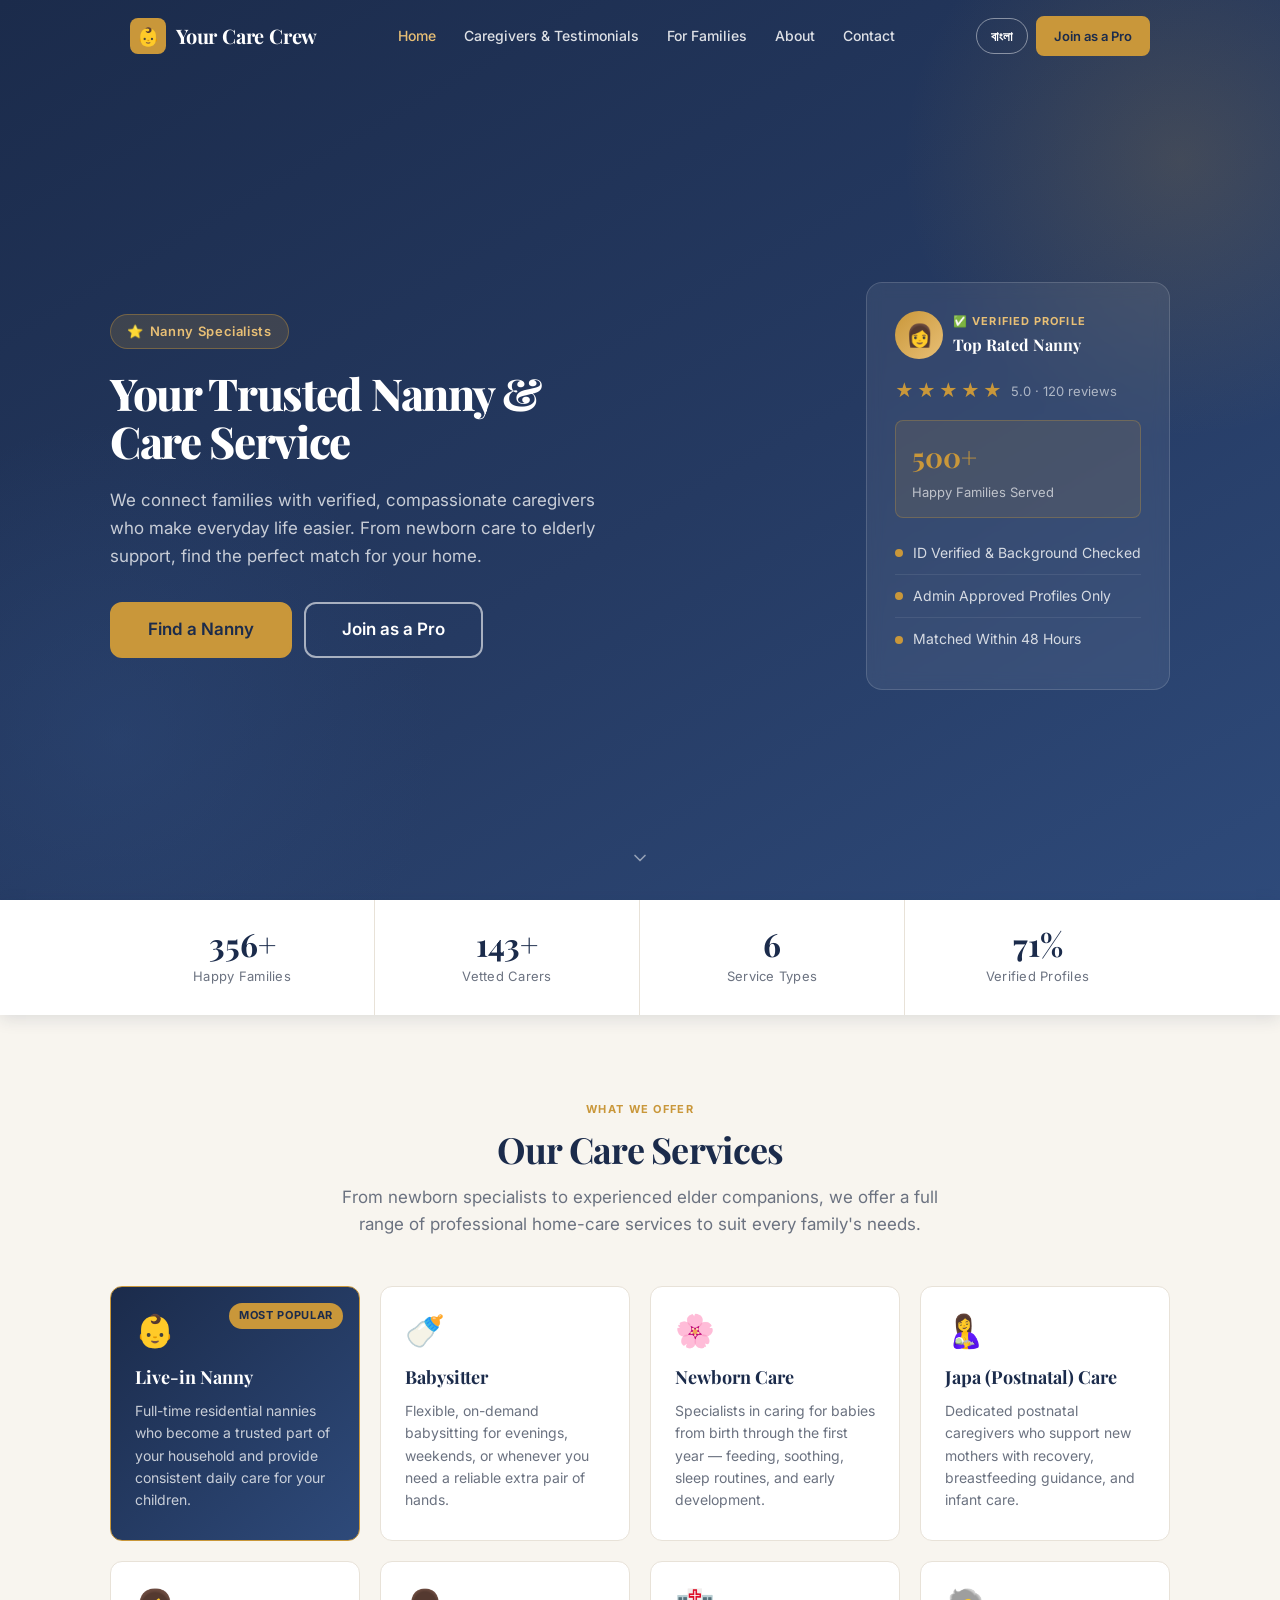
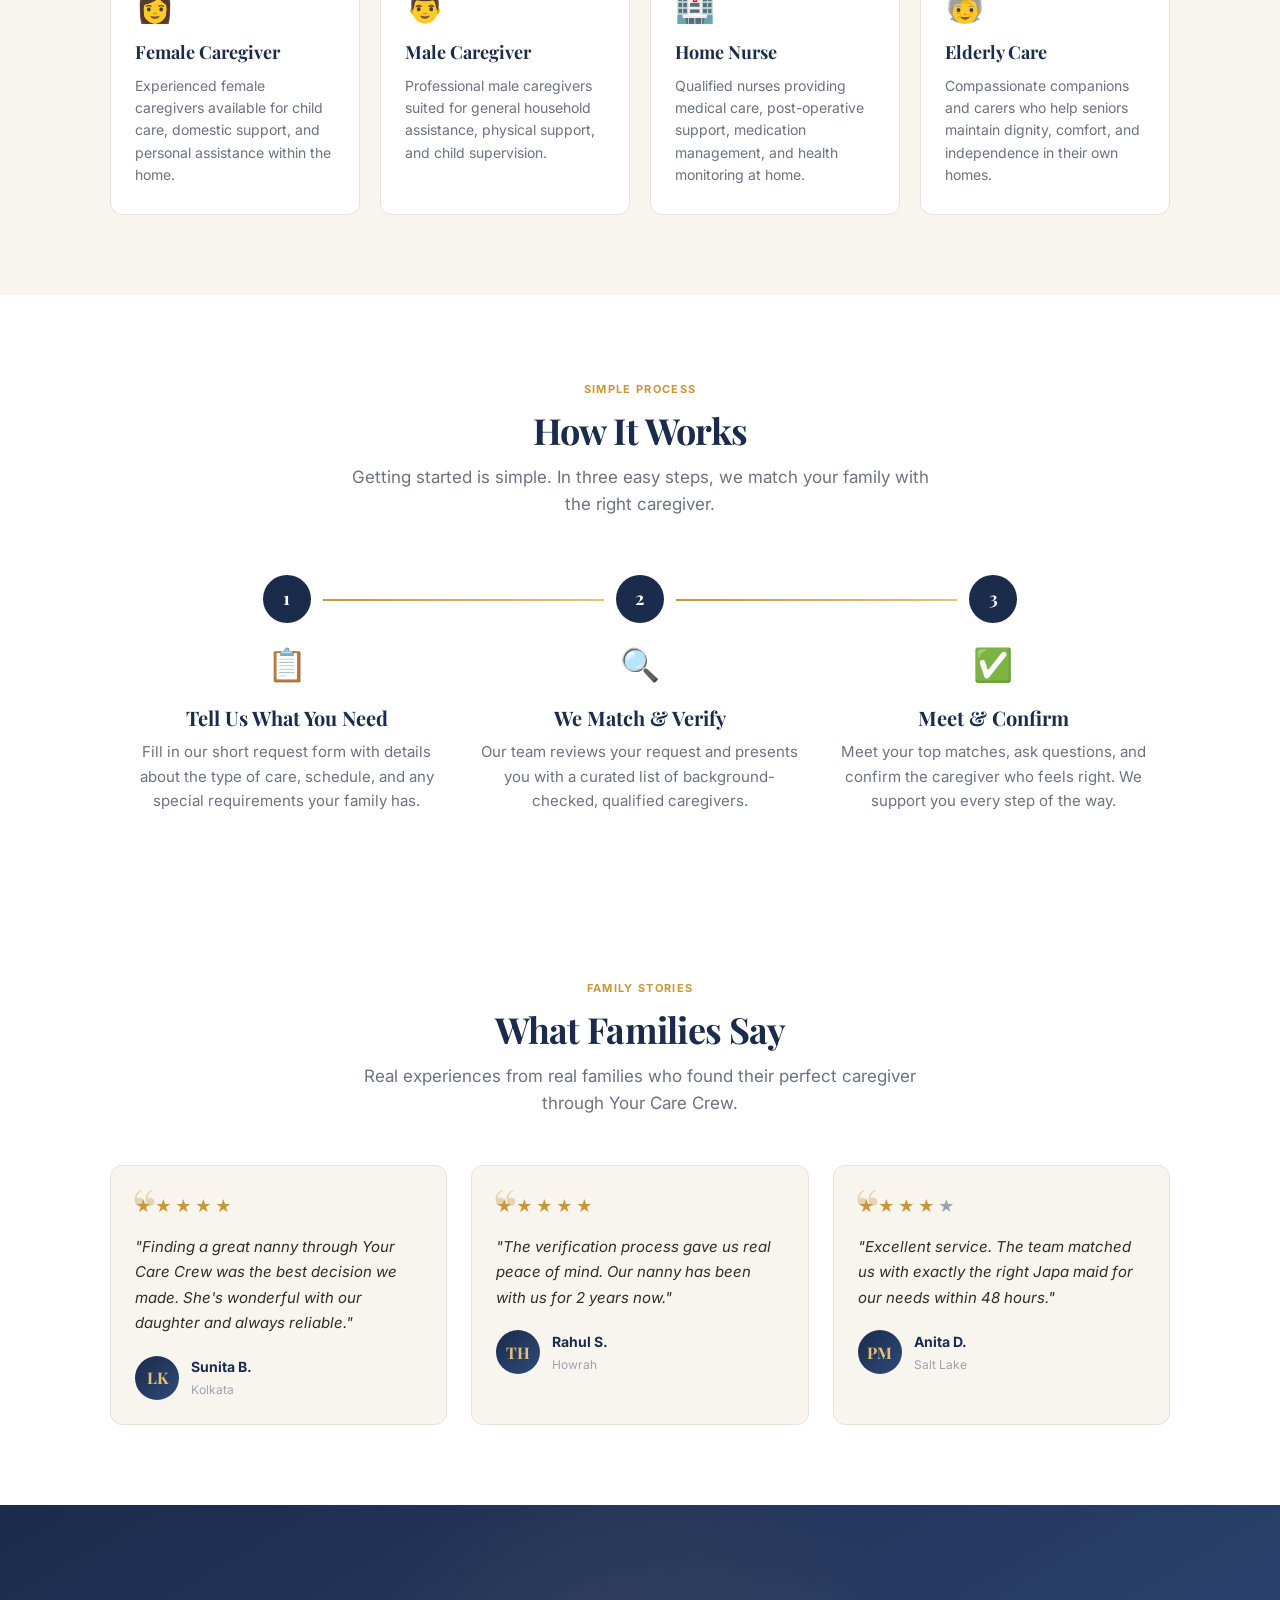
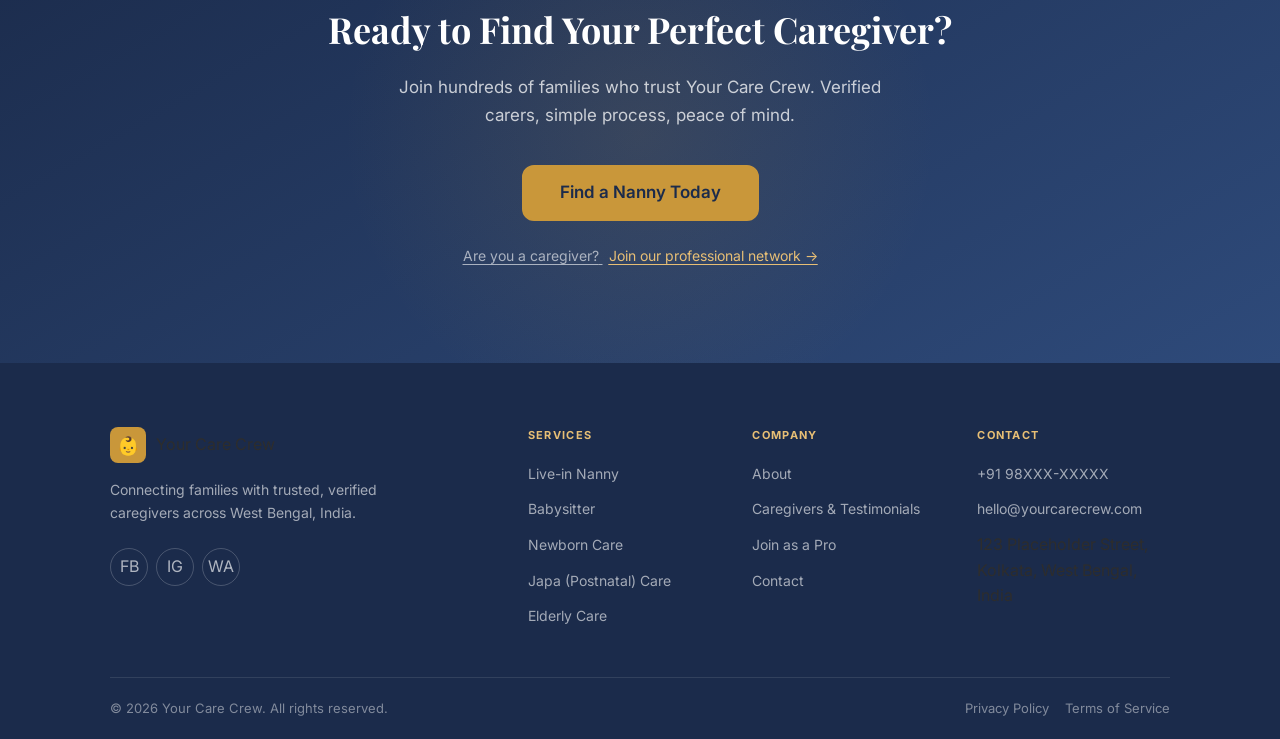
==== index.html @ 6e5496b7 "Initial commit: Your Care Crew website" ====
<!DOCTYPE html>
<html lang="en">
<head>
  <meta charset="UTF-8">
  <meta name="viewport" content="width=device-width, initial-scale=1.0">
  <title>Your Care Crew — Professional Nanny Placement &amp; Care Services</title>
  <meta name="description" content="Find trusted, verified nannies and care professionals for your family. Your Care Crew specializes in professional nanny placement, baby care, elder care and more.">

  <!-- Open Graph -->
  <meta property="og:title" content="Your Care Crew — Professional Nanny Placement &amp; Care Services">
  <meta property="og:description" content="Find trusted, verified nannies and care professionals for your family. Your Care Crew specializes in professional nanny placement, baby care, elder care and more.">
  <meta property="og:type" content="website">
  <meta property="og:url" content="https://www.yourcarecrew.com/">
  <meta property="og:image" content="https://www.yourcarecrew.com/images/og-home.jpg">

  <!-- Twitter Card -->
  <meta name="twitter:card" content="summary_large_image">
  <meta name="twitter:title" content="Your Care Crew — Professional Nanny Placement &amp; Care Services">
  <meta name="twitter:description" content="Find trusted, verified nannies and care professionals for your family.">
  <meta name="twitter:image" content="https://www.yourcarecrew.com/images/og-home.jpg">

  <link rel="canonical" href="https://www.yourcarecrew.com/">

  <!-- JSON-LD: LocalBusiness -->
  <script type="application/ld+json">
  {
    "@context": "https://schema.org",
    "@type": "LocalBusiness",
    "name": "Your Care Crew",
    "description": "Professional nanny placement and home care services connecting families with verified caregivers.",
    "url": "https://www.yourcarecrew.com",
    "telephone": "+919XXXXXXXXX",
    "address": {
      "@type": "PostalAddress",
      "streetAddress": "123 Placeholder Street",
      "addressLocality": "Kolkata",
      "addressRegion": "West Bengal",
      "addressCountry": "IN"
    },
    "serviceType": [
      "Live-in Nanny",
      "Babysitter",
      "Newborn Care",
      "Japa Postnatal Care",
      "Female Caregiver",
      "Male Caregiver",
      "Home Nurse",
      "Elderly Care"
    ]
  }
  </script>

  <!-- Fonts -->
  <link rel="preconnect" href="https://fonts.googleapis.com">
  <link rel="preconnect" href="https://fonts.gstatic.com" crossorigin>
  <link href="https://fonts.googleapis.com/css2?family=Playfair+Display:wght@600;700&family=Inter:wght@300;400;500;600&family=Hind+Siliguri:wght@400;500;600&display=swap" rel="stylesheet">
  <link rel="stylesheet" href="css/style.css">
</head>
<body>

  <!-- ============================================================
       HEADER & NAV
  ============================================================ -->
  <header class="site-header" id="site-header">
    <div class="container">
      <nav class="nav-container">
        <a href="index.html" class="nav-logo">
          <div class="nav-logo-icon">👶</div>
          <span class="nav-logo-text" data-i18n="brand_name">Your Care Crew</span>
        </a>
        <ul class="nav-links" id="nav-links">
          <li><a href="index.html" data-i18n="nav_home">Home</a></li>
          <li><a href="portfolio.html" data-i18n="nav_portfolio">Portfolio</a></li>
          <li><a href="for-clients.html" data-i18n="nav_clients">For Clients</a></li>
          <li><a href="about.html" data-i18n="nav_about">About Us</a></li>
          <li><a href="contact.html" data-i18n="nav_contact">Contact</a></li>
        </ul>
        <div class="nav-actions">
          <button class="lang-toggle" id="lang-toggle" aria-label="Switch language">
            <span class="lang-toggle-text">বাংলা</span>
          </button>
          <a href="join.html" class="btn btn-primary btn-sm" data-i18n="nav_join">Join as a Pro</a>
          <button class="nav-hamburger" id="nav-hamburger" aria-label="Toggle navigation menu" aria-expanded="false">
            <span></span><span></span><span></span>
          </button>
        </div>
      </nav>
    </div>
  </header>

  <div class="mobile-nav" id="mobile-nav" role="navigation" aria-label="Mobile navigation">
    <a href="index.html" data-i18n="nav_home">Home</a>
    <a href="portfolio.html" data-i18n="nav_portfolio">Portfolio</a>
    <a href="for-clients.html" data-i18n="nav_clients">For Clients</a>
    <a href="about.html" data-i18n="nav_about">About Us</a>
    <a href="contact.html" data-i18n="nav_contact">Contact</a>
    <a href="join.html" class="btn btn-primary" data-i18n="nav_join">Join as a Pro</a>
    <div class="lang-section">
      <button class="lang-toggle" id="lang-toggle-mobile" aria-label="Switch language">
        <span class="lang-toggle-text">বাংলা</span> | English
      </button>
    </div>
  </div>

  <!-- ============================================================
       HERO
  ============================================================ -->
  <section class="hero">
    <div class="container">
      <div class="hero-content fade-in">
        <div class="hero-tag">
          <span aria-hidden="true">⭐</span>
          <span data-i18n="hero_tag">Nanny Specialists</span>
        </div>
        <h1 data-i18n="hero_heading">Your Trusted <span style="color: var(--gold);">Nanny &amp; Care</span> Service</h1>
        <p class="hero-sub" data-i18n="hero_sub">We connect families with verified, compassionate caregivers who make everyday life easier. From newborn care to elderly support, find the perfect match for your home.</p>
        <div class="hero-actions">
          <a href="for-clients.html" class="btn btn-primary btn-lg" data-i18n="hero_cta_primary">Find a Nanny</a>
          <a href="join.html" class="btn btn-outline btn-lg" data-i18n="hero_cta_secondary">Join as a Pro</a>
        </div>
      </div>

      <div class="hero-visual fade-in delay-2">
        <div class="hero-card">
          <div style="display:flex;align-items:center;gap:10px;margin-bottom:18px;">
            <div style="width:48px;height:48px;border-radius:50%;background:linear-gradient(135deg,#C9973A,#E8BF75);display:flex;align-items:center;justify-content:center;font-size:22px;flex-shrink:0;">👩</div>
            <div>
              <div style="font-size:11px;font-weight:700;letter-spacing:0.1em;text-transform:uppercase;color:var(--gold-light);margin-bottom:2px;" data-i18n="hero_verified_badge">✅ Verified Profile</div>
              <div style="font-family:var(--font-display);font-size:16px;font-weight:700;color:var(--white);" data-i18n="hero_top_rated">Top Rated Nanny</div>
            </div>
          </div>
          <div style="display:flex;gap:3px;margin-bottom:14px;">
            <span style="color:var(--gold);font-size:18px;">★</span>
            <span style="color:var(--gold);font-size:18px;">★</span>
            <span style="color:var(--gold);font-size:18px;">★</span>
            <span style="color:var(--gold);font-size:18px;">★</span>
            <span style="color:var(--gold);font-size:18px;">★</span>
            <span style="font-size:13px;color:rgba(255,255,255,0.6);margin-left:6px;align-self:center;">5.0 · 120 reviews</span>
          </div>
          <div style="background:rgba(201,151,58,0.12);border:1px solid rgba(201,151,58,0.3);border-radius:8px;padding:14px 16px;margin-bottom:14px;">
            <div style="font-size:28px;font-family:var(--font-display);font-weight:700;color:var(--gold);">500+</div>
            <div style="font-size:13px;color:rgba(255,255,255,0.65);margin-top:2px;" data-i18n="hero_families_served">Happy Families Served</div>
          </div>
          <ul class="hero-card-list">
            <li data-i18n="hero_li1">ID Verified &amp; Background Checked</li>
            <li data-i18n="hero_li2">Admin Approved Profiles Only</li>
            <li data-i18n="hero_li3">Matched Within 48 Hours</li>
          </ul>
        </div>
      </div>
    </div>

    <div class="hero-scroll" aria-hidden="true">
      <svg viewBox="0 0 24 24" fill="none" stroke="currentColor" stroke-width="2" stroke-linecap="round" stroke-linejoin="round">
        <polyline points="6 9 12 15 18 9"></polyline>
      </svg>
    </div>
  </section>

  <!-- ============================================================
       STATS BAR
  ============================================================ -->
  <div class="stats-bar">
    <div class="container">
      <div class="stats-grid">
        <div class="stat-item">
          <div class="stat-number" data-count="500" data-suffix="+">500+</div>
          <div class="stat-label" data-i18n="stat_families">Families Served</div>
        </div>
        <div class="stat-item">
          <div class="stat-number" data-count="200" data-suffix="+">200+</div>
          <div class="stat-label" data-i18n="stat_nannies">Verified Nannies</div>
        </div>
        <div class="stat-item">
          <div class="stat-number" data-count="8">8</div>
          <div class="stat-label" data-i18n="stat_services">Services</div>
        </div>
        <div class="stat-item">
          <div class="stat-number" data-count="100" data-suffix="%">100%</div>
          <div class="stat-label" data-i18n="stat_verified">ID Verified</div>
        </div>
      </div>
    </div>
  </div>

  <!-- ============================================================
       SERVICES SECTION
  ============================================================ -->
  <section class="services-section section">
    <div class="container">
      <div class="text-center" style="max-width:640px;margin-inline:auto;">
        <div class="section-label" data-i18n="label_what_we_offer">What We Offer</div>
        <h2 class="section-title" data-i18n="services_title">Our Care Services</h2>
        <p class="section-sub" data-i18n="services_sub">From newborn specialists to experienced elder companions, we offer a full range of professional home-care services to suit every family's needs.</p>
      </div>

      <div class="services-grid">

        <!-- 1. Nanny (featured) -->
        <div class="service-card featured fade-in delay-1">
          <span class="service-badge-popular" data-i18n="service_popular">Most Popular</span>
          <span class="service-icon" aria-hidden="true">👶</span>
          <h3 class="service-name" data-i18n="svc_nanny">Live-in Nanny</h3>
          <p class="service-desc" data-i18n="svc_nanny_desc">Full-time residential nannies who become a trusted part of your household and provide consistent daily care for your children.</p>
        </div>

        <!-- 2. Babysitter -->
        <div class="service-card fade-in delay-2">
          <span class="service-icon" aria-hidden="true">🍼</span>
          <h3 class="service-name" data-i18n="svc_babysitter">Babysitter</h3>
          <p class="service-desc" data-i18n="svc_babysitter_desc">Flexible, on-demand babysitting for evenings, weekends, or whenever you need a reliable extra pair of hands.</p>
        </div>

        <!-- 3. Baby Care -->
        <div class="service-card fade-in delay-3">
          <span class="service-icon" aria-hidden="true">🌸</span>
          <h3 class="service-name" data-i18n="svc_babycare">Newborn Care</h3>
          <p class="service-desc" data-i18n="svc_babycare_desc">Specialists in caring for babies from birth through the first year — feeding, soothing, sleep routines, and early development.</p>
        </div>

        <!-- 4. Japa Maid -->
        <div class="service-card fade-in delay-4">
          <span class="service-icon" aria-hidden="true">🤱</span>
          <h3 class="service-name" data-i18n="svc_japa">Japa (Postnatal) Care</h3>
          <p class="service-desc" data-i18n="svc_japa_desc">Dedicated postnatal caregivers who support new mothers with recovery, breastfeeding guidance, and infant care.</p>
        </div>

        <!-- 5. Female Attendant -->
        <div class="service-card fade-in delay-1">
          <span class="service-icon" aria-hidden="true">👩</span>
          <h3 class="service-name" data-i18n="svc_female">Female Caregiver</h3>
          <p class="service-desc" data-i18n="svc_female_desc">Experienced female caregivers available for child care, domestic support, and personal assistance within the home.</p>
        </div>

        <!-- 6. Male Attendant -->
        <div class="service-card fade-in delay-2">
          <span class="service-icon" aria-hidden="true">👨</span>
          <h3 class="service-name" data-i18n="svc_male">Male Caregiver</h3>
          <p class="service-desc" data-i18n="svc_male_desc">Professional male caregivers suited for general household assistance, physical support, and child supervision.</p>
        </div>

        <!-- 7. Nurse -->
        <div class="service-card fade-in delay-3">
          <span class="service-icon" aria-hidden="true">🏥</span>
          <h3 class="service-name" data-i18n="svc_nurse">Home Nurse</h3>
          <p class="service-desc" data-i18n="svc_nurse_desc">Qualified nurses providing medical care, post-operative support, medication management, and health monitoring at home.</p>
        </div>

        <!-- 8. Elder Care -->
        <div class="service-card fade-in delay-4">
          <span class="service-icon" aria-hidden="true">🧓</span>
          <h3 class="service-name" data-i18n="svc_elder">Elderly Care</h3>
          <p class="service-desc" data-i18n="svc_elder_desc">Compassionate companions and carers who help seniors maintain dignity, comfort, and independence in their own homes.</p>
        </div>

      </div>
    </div>
  </section>

  <!-- ============================================================
       HOW IT WORKS
  ============================================================ -->
  <section class="hiw-section section">
    <div class="container">
      <div class="text-center" style="max-width:600px;margin-inline:auto;">
        <div class="section-label" data-i18n="label_simple_process">Simple Process</div>
        <h2 class="section-title" data-i18n="hiw_title">How It Works</h2>
        <p class="section-sub" data-i18n="hiw_sub">Getting started is simple. In three easy steps, we match your family with the right caregiver.</p>
      </div>

      <div class="hiw-steps">

        <div class="hiw-step fade-in delay-1">
          <div class="step-num">1</div>
          <div>
            <div style="font-size:32px;margin-bottom:12px;" aria-hidden="true">📋</div>
            <h3 class="step-title" data-i18n="hiw_step1_title">Tell Us What You Need</h3>
            <p class="step-desc" data-i18n="hiw_step1_desc">Fill in our short request form with details about the type of care, schedule, and any special requirements your family has.</p>
          </div>
        </div>

        <div class="hiw-step fade-in delay-2">
          <div class="step-num">2</div>
          <div>
            <div style="font-size:32px;margin-bottom:12px;" aria-hidden="true">🔍</div>
            <h3 class="step-title" data-i18n="hiw_step2_title">We Match &amp; Verify</h3>
            <p class="step-desc" data-i18n="hiw_step2_desc">Our team reviews your request and presents you with a curated list of background-checked, qualified caregivers.</p>
          </div>
        </div>

        <div class="hiw-step fade-in delay-3">
          <div class="step-num">3</div>
          <div>
            <div style="font-size:32px;margin-bottom:12px;" aria-hidden="true">✅</div>
            <h3 class="step-title" data-i18n="hiw_step3_title">Meet &amp; Confirm</h3>
            <p class="step-desc" data-i18n="hiw_step3_desc">Meet your top matches, ask questions, and confirm the caregiver who feels right. We support you every step of the way.</p>
          </div>
        </div>

      </div>
    </div>
  </section>

  <!-- ============================================================
       TESTIMONIALS
  ============================================================ -->
  <section class="testimonials-section section">
    <div class="container">
      <div class="text-center" style="max-width:600px;margin-inline:auto;">
        <div class="section-label" data-i18n="label_family_stories">Family Stories</div>
        <h2 class="section-title" data-i18n="testimonials_title">What Families Say</h2>
        <p class="section-sub" data-i18n="testimonials_sub">Real experiences from real families who found their perfect caregiver through Your Care Crew.</p>
      </div>

      <div class="testimonials-grid">

        <div class="testimonial-card fade-in delay-1">
          <div class="testimonial-stars" aria-label="5 stars">
            <span class="star" aria-hidden="true">★</span>
            <span class="star" aria-hidden="true">★</span>
            <span class="star" aria-hidden="true">★</span>
            <span class="star" aria-hidden="true">★</span>
            <span class="star" aria-hidden="true">★</span>
          </div>
          <p class="testimonial-text" data-i18n="test_home1">"Finding a great nanny through Your Care Crew was the best decision we made. She's wonderful with our daughter and always reliable."</p>
          <div class="testimonial-author">
            <div class="author-avatar" aria-hidden="true">LK</div>
            <div>
              <div class="author-name" data-i18n="test_home1_author">Sunita B.</div>
              <div class="author-location" data-i18n="test_home1_location">Kolkata</div>
            </div>
          </div>
        </div>

        <div class="testimonial-card fade-in delay-2">
          <div class="testimonial-stars" aria-label="5 stars">
            <span class="star" aria-hidden="true">★</span>
            <span class="star" aria-hidden="true">★</span>
            <span class="star" aria-hidden="true">★</span>
            <span class="star" aria-hidden="true">★</span>
            <span class="star" aria-hidden="true">★</span>
          </div>
          <p class="testimonial-text" data-i18n="test_home2">"The verification process gave us real peace of mind. Our nanny has been with us for 2 years now."</p>
          <div class="testimonial-author">
            <div class="author-avatar" aria-hidden="true">TH</div>
            <div>
              <div class="author-name" data-i18n="test_home2_author">Rahul S.</div>
              <div class="author-location" data-i18n="test_home2_location">Howrah</div>
            </div>
          </div>
        </div>

        <div class="testimonial-card fade-in delay-3">
          <div class="testimonial-stars" aria-label="4 stars">
            <span class="star" aria-hidden="true">★</span>
            <span class="star" aria-hidden="true">★</span>
            <span class="star" aria-hidden="true">★</span>
            <span class="star" aria-hidden="true">★</span>
            <span style="color:var(--grey-light);font-size:16px;" aria-hidden="true">★</span>
          </div>
          <p class="testimonial-text" data-i18n="test_home3">"Excellent service. The team matched us with exactly the right Japa maid for our needs within 48 hours."</p>
          <div class="testimonial-author">
            <div class="author-avatar" aria-hidden="true">PM</div>
            <div>
              <div class="author-name" data-i18n="test_home3_author">Anita D.</div>
              <div class="author-location" data-i18n="test_home3_location">Salt Lake</div>
            </div>
          </div>
        </div>

      </div>
    </div>
  </section>

  <!-- ============================================================
       CTA SECTION
  ============================================================ -->
  <section class="cta-section">
    <div class="container">
      <h2 data-i18n="cta_title">Ready to Find Your Perfect Caregiver?</h2>
      <p data-i18n="cta_sub">Join hundreds of families who trust Your Care Crew. Verified carers, simple process, peace of mind.</p>
      <div class="cta-buttons">
        <a href="for-clients.html" class="btn btn-primary btn-lg" data-i18n="cta_btn">Find a Nanny Today</a>
      </div>
      <div class="cta-secondary-link">
        <span data-i18n="cta_join">Are you a care professional?</span>
        <a href="join.html" data-i18n="cta_join_link" style="color:var(--gold-light);text-decoration:underline;text-underline-offset:3px;margin-left:6px;">Join our team →</a>
      </div>
    </div>
  </section>

  <!-- ============================================================
       STICKY CTA (mobile only)
  ============================================================ -->
  <div class="sticky-cta" aria-hidden="true">
    <a href="for-clients.html" class="btn btn-primary" data-i18n="hero_cta_primary">Find a Nanny</a>
  </div>

  <!-- ============================================================
       FOOTER
  ============================================================ -->
  <footer class="site-footer">
    <div class="container">
      <div class="footer-grid">
        <div class="footer-brand">
          <a href="index.html" class="footer-logo">
            <div class="footer-logo-icon">👶</div>
            <span data-i18n="brand_name">Your Care Crew</span>
          </a>
          <p class="footer-tagline" data-i18n="footer_tagline">Your trusted nanny &amp; care service, connecting families with verified professionals.</p>
          <div class="footer-social">
            <a href="#" class="social-link" aria-label="Facebook">FB</a>
            <a href="#" class="social-link" aria-label="Instagram">IG</a>
            <a href="#" class="social-link" aria-label="WhatsApp">WA</a>
          </div>
        </div>
        <div class="footer-col">
          <h4 data-i18n="footer_services_title">Services</h4>
          <ul>
            <li><a href="for-clients.html" data-i18n="svc_nanny">Nanny Service</a></li>
            <li><a href="for-clients.html" data-i18n="svc_babysitter">Baby Sitter Service</a></li>
            <li><a href="for-clients.html" data-i18n="svc_babycare">Baby Care</a></li>
            <li><a href="for-clients.html" data-i18n="svc_japa">Japa Maid</a></li>
            <li><a href="for-clients.html" data-i18n="svc_elder">Elder Care</a></li>
          </ul>
        </div>
        <div class="footer-col">
          <h4 data-i18n="footer_company_title">Company</h4>
          <ul>
            <li><a href="about.html" data-i18n="nav_about">About Us</a></li>
            <li><a href="portfolio.html" data-i18n="nav_portfolio">Portfolio</a></li>
            <li><a href="join.html" data-i18n="nav_join">Join as a Pro</a></li>
            <li><a href="contact.html" data-i18n="nav_contact">Contact</a></li>
          </ul>
        </div>
        <div class="footer-col">
          <h4 data-i18n="footer_contact_title">Contact Us</h4>
          <ul>
            <li><a href="tel:+919XXXXXXXXX" data-i18n="contact_phone">+91 98XXX-XXXXX</a></li>
            <li><a href="mailto:hello@yourcarecrew.com" data-i18n="contact_email">hello@yourcarecrew.com</a></li>
            <li><span data-i18n="contact_address">123 Placeholder Street, Kolkata, West Bengal</span></li>
          </ul>
        </div>
      </div>
      <div class="footer-bottom">
        <p class="footer-copyright" data-i18n="footer_copyright">© 2026 Your Care Crew. All rights reserved.</p>
        <div class="footer-legal">
          <a href="#" data-i18n="footer_privacy">Privacy Policy</a>
          <a href="#" data-i18n="footer_terms">Terms of Service</a>
        </div>
      </div>
    </div>
  </footer>

  <script src="js/translations.js"></script>
  <script src="js/main.js"></script>
</body>
</html>
---- css/style.css ----
/* ============================================================
   Your Care Crew — Mobile-First Stylesheet
   ============================================================ */

/* ============================================================
   1. CSS RESET & CUSTOM PROPERTIES
   ============================================================ */

*, *::before, *::after {
  box-sizing: border-box;
  margin: 0;
  padding: 0;
}

:root {
  /* Brand colours */
  --navy:        #1B2B4B;
  --navy-mid:    #253A62;
  --navy-light:  #2E4A7A;
  --gold:        #C9973A;
  --gold-light:  #E8BF75;
  --gold-pale:   #FDF8EE;
  --cream:       #F8F5EF;
  --white:       #FFFFFF;
  --charcoal:    #2D2D2D;
  --grey:        #6B7280;
  --grey-light:  #9CA3AF;
  --border:      #E8E2D8;
  --green:       #2E7D5E;
  --green-bg:    #EAF4F0;

  /* Typography */
  --font-display: 'Playfair Display', Georgia, serif;
  --font-body:    'Inter', system-ui, sans-serif;
  --font-bengali: 'Hind Siliguri', sans-serif;

  /* Layout */
  --nav-height: 72px;
  --container:  1100px;

  /* Radii */
  --radius-sm: 8px;
  --radius-md: 12px;
  --radius-lg: 16px;

  /* Shadows  (r g b / a) */
  --shadow-sm: 0 2px 8px  rgba(27, 43, 75, 0.08);
  --shadow-md: 0 4px 16px rgba(27, 43, 75, 0.12);
  --shadow-lg: 0 8px 32px rgba(27, 43, 75, 0.16);

  /* Misc */
  --transition: 0.25s ease;
}

html {
  scroll-behavior: smooth;
  -webkit-text-size-adjust: 100%;
}

body {
  font-family: var(--font-body);
  font-size: 16px;
  line-height: 1.6;
  color: var(--charcoal);
  background-color: var(--white);
  -webkit-font-smoothing: antialiased;
  -moz-osx-font-smoothing: grayscale;
}

img, video {
  display: block;
  max-width: 100%;
}

a {
  color: inherit;
  text-decoration: none;
}

ul, ol {
  list-style: none;
}

button {
  cursor: pointer;
  font-family: inherit;
  border: none;
  background: none;
}

input, textarea, select {
  font-family: inherit;
}

/* ============================================================
   2. BENGALI FONT MODE
   ============================================================ */

.lang-bn,
.lang-bn *,
.lang-bn h1,
.lang-bn h2,
.lang-bn h3,
.lang-bn h4,
.lang-bn h5,
.lang-bn h6,
.lang-bn p,
.lang-bn span,
.lang-bn a,
.lang-bn button,
.lang-bn label,
.lang-bn input,
.lang-bn textarea,
.lang-bn select,
.lang-bn li {
  font-family: var(--font-bengali), sans-serif;
}

/* ============================================================
   3. CONTAINER
   ============================================================ */

.container {
  width: 100%;
  max-width: var(--container);
  margin-inline: auto;
  padding-inline: 20px;
}

/* ============================================================
   4. BUTTONS
   ============================================================ */

.btn {
  display: inline-flex;
  align-items: center;
  justify-content: center;
  gap: 8px;
  min-height: 48px;
  padding: 0 24px;
  border-radius: var(--radius-sm);
  font-family: var(--font-body);
  font-size: 15px;
  font-weight: 600;
  line-height: 1;
  transition: all var(--transition);
  white-space: nowrap;
  text-decoration: none;
  border: 2px solid transparent;
  cursor: pointer;
}

.btn:focus-visible {
  outline: 3px solid var(--gold);
  outline-offset: 3px;
}

/* Primary — gold background, navy text */
.btn-primary {
  background-color: var(--gold);
  color: var(--navy);
  border-color: var(--gold);
}

.btn-primary:hover {
  background-color: var(--gold-light);
  border-color: var(--gold-light);
  transform: translateY(-1px);
  box-shadow: var(--shadow-md);
}

.btn-primary:active {
  transform: translateY(0);
  box-shadow: none;
}

/* Outline — white border for dark backgrounds */
.btn-outline {
  background-color: transparent;
  color: var(--white);
  border-color: rgba(255, 255, 255, 0.6);
}

.btn-outline:hover {
  background-color: rgba(255, 255, 255, 0.1);
  border-color: var(--white);
}

/* Navy */
.btn-navy {
  background-color: var(--navy);
  color: var(--white);
  border-color: var(--navy);
}

.btn-navy:hover {
  background-color: var(--navy-light);
  border-color: var(--navy-light);
  transform: translateY(-1px);
  box-shadow: var(--shadow-md);
}

/* Sizes */
.btn-sm {
  min-height: 40px;
  padding: 0 16px;
  font-size: 13px;
  border-radius: var(--radius-sm);
}

.btn-lg {
  min-height: 56px;
  padding: 0 36px;
  font-size: 17px;
  border-radius: var(--radius-md);
}

/* ============================================================
   5. SECTION UTILITIES
   ============================================================ */

.section {
  padding: 80px 0;
}

.section-title {
  font-family: var(--font-display);
  font-size: 36px;
  font-weight: 700;
  color: var(--navy);
  line-height: 1.2;
  letter-spacing: -0.02em;
}

.section-sub {
  font-size: 17px;
  color: var(--grey);
  line-height: 1.6;
  margin-top: 12px;
}

.section-label {
  display: inline-block;
  font-size: 11px;
  font-weight: 700;
  letter-spacing: 0.12em;
  text-transform: uppercase;
  color: var(--gold);
  margin-bottom: 10px;
}

.text-center {
  text-align: center;
}

/* ============================================================
   6. FADE-IN ANIMATION
   ============================================================ */

.fade-in {
  opacity: 0;
  transform: translateY(24px);
  transition: opacity 0.55s ease, transform 0.55s ease;
}

.fade-in.visible {
  opacity: 1;
  transform: translateY(0);
}

.fade-in.delay-1 { transition-delay: 0.1s; }
.fade-in.delay-2 { transition-delay: 0.2s; }
.fade-in.delay-3 { transition-delay: 0.3s; }
.fade-in.delay-4 { transition-delay: 0.4s; }
.fade-in.delay-5 { transition-delay: 0.5s; }

/* ============================================================
   7. HEADER & NAVIGATION
   ============================================================ */

.site-header {
  position: fixed;
  top: 0;
  left: 0;
  right: 0;
  z-index: 900;
  height: var(--nav-height);
  background-color: transparent;
  transition: background-color var(--transition), box-shadow var(--transition);
}

.site-header.scrolled {
  background-color: var(--navy);
  box-shadow: var(--shadow-lg);
}

.nav-container {
  display: flex;
  align-items: center;
  justify-content: space-between;
  height: var(--nav-height);
  max-width: var(--container);
  margin-inline: auto;
  padding-inline: 20px;
}

/* Logo */
.nav-logo {
  display: flex;
  align-items: center;
  gap: 10px;
  text-decoration: none;
  flex-shrink: 0;
}

.nav-logo-icon {
  width: 36px;
  height: 36px;
  background-color: var(--gold);
  border-radius: 8px;
  display: flex;
  align-items: center;
  justify-content: center;
  font-family: var(--font-display);
  font-weight: 700;
  font-size: 18px;
  color: var(--navy);
  flex-shrink: 0;
}

.nav-logo-text {
  font-family: var(--font-display);
  font-size: 20px;
  font-weight: 700;
  color: var(--white);
  letter-spacing: -0.01em;
}

/* Nav links — hidden on mobile */
.nav-links {
  display: none;
  align-items: center;
  gap: 4px;
}

.nav-links a {
  display: block;
  padding: 6px 12px;
  border-radius: var(--radius-sm);
  font-size: 14px;
  font-weight: 500;
  color: rgba(255, 255, 255, 0.85);
  transition: color var(--transition), background-color var(--transition);
}

.nav-links a:hover {
  color: var(--white);
  background-color: rgba(255, 255, 255, 0.1);
}

.nav-links a.active {
  color: var(--gold-light);
}

/* Nav actions */
.nav-actions {
  display: flex;
  align-items: center;
  gap: 8px;
}

/* Language toggle */
.lang-toggle {
  display: inline-flex;
  align-items: center;
  justify-content: center;
  height: 36px;
  padding: 0 14px;
  border: 1.5px solid rgba(255, 255, 255, 0.45);
  border-radius: 50px;
  font-size: 13px;
  font-weight: 600;
  color: var(--white);
  background: transparent;
  transition: all var(--transition);
  cursor: pointer;
  white-space: nowrap;
}

.lang-toggle:hover {
  border-color: var(--gold-light);
  color: var(--gold-light);
}

/* Hamburger */
.nav-hamburger {
  display: flex;
  flex-direction: column;
  justify-content: center;
  align-items: center;
  gap: 5px;
  width: 44px;
  height: 44px;
  border-radius: var(--radius-sm);
  background: transparent;
  border: none;
  cursor: pointer;
  transition: background-color var(--transition);
  flex-shrink: 0;
}

.nav-hamburger:hover {
  background-color: rgba(255, 255, 255, 0.1);
}

.nav-hamburger span {
  display: block;
  width: 22px;
  height: 2px;
  background-color: var(--white);
  border-radius: 2px;
  transition: all var(--transition);
  transform-origin: center;
}

.nav-hamburger.open span:nth-child(1) {
  transform: translateY(7px) rotate(45deg);
}

.nav-hamburger.open span:nth-child(2) {
  opacity: 0;
  transform: scaleX(0);
}

.nav-hamburger.open span:nth-child(3) {
  transform: translateY(-7px) rotate(-45deg);
}

/* Mobile nav dropdown */
.mobile-nav {
  position: fixed;
  top: var(--nav-height);
  left: 0;
  right: 0;
  background-color: var(--navy);
  border-top: 1px solid rgba(255, 255, 255, 0.1);
  padding: 16px 20px 24px;
  transform: translateY(-110%);
  opacity: 0;
  transition: transform 0.3s ease, opacity 0.3s ease;
  z-index: 800;
  box-shadow: var(--shadow-lg);
}

.mobile-nav.open {
  transform: translateY(0);
  opacity: 1;
}

.mobile-nav a {
  display: block;
  padding: 13px 0;
  border-bottom: 1px solid rgba(255, 255, 255, 0.08);
  font-size: 15px;
  font-weight: 500;
  color: rgba(255, 255, 255, 0.85);
  transition: color var(--transition);
}

.mobile-nav a:last-of-type {
  border-bottom: none;
}

.mobile-nav a:hover,
.mobile-nav a.active {
  color: var(--gold-light);
}

.mobile-nav .mobile-nav-btn {
  margin-top: 16px;
  width: 100%;
}

/* ============================================================
   8. HERO
   ============================================================ */

.hero {
  position: relative;
  min-height: 100vh;
  background: linear-gradient(150deg, var(--navy) 0%, var(--navy-mid) 55%, var(--navy-light) 100%);
  padding-top: var(--nav-height);
  display: flex;
  align-items: center;
  overflow: hidden;
}

.hero::before {
  content: '';
  position: absolute;
  top: -120px;
  right: -180px;
  width: 560px;
  height: 560px;
  border-radius: 50%;
  background: radial-gradient(circle, rgba(201, 151, 58, 0.18) 0%, transparent 70%);
  pointer-events: none;
}

.hero::after {
  content: '';
  position: absolute;
  bottom: -160px;
  left: -200px;
  width: 640px;
  height: 640px;
  border-radius: 50%;
  background: radial-gradient(circle, rgba(46, 74, 122, 0.45) 0%, transparent 70%);
  pointer-events: none;
}

.hero-content {
  position: relative;
  z-index: 2;
  max-width: 600px;
}

.hero-tag {
  display: inline-flex;
  align-items: center;
  gap: 6px;
  padding: 6px 16px;
  border-radius: 50px;
  background-color: rgba(201, 151, 58, 0.18);
  border: 1px solid rgba(201, 151, 58, 0.4);
  font-size: 13px;
  font-weight: 600;
  color: var(--gold-light);
  letter-spacing: 0.05em;
  margin-bottom: 20px;
}

.hero h1 {
  font-family: var(--font-display);
  font-size: 44px;
  font-weight: 800;
  color: var(--white);
  line-height: 1.1;
  letter-spacing: -0.03em;
  margin-bottom: 20px;
}

.hero-sub {
  font-size: 17px;
  color: rgba(255, 255, 255, 0.75);
  line-height: 1.65;
  margin-bottom: 32px;
  max-width: 500px;
}

.hero-actions {
  display: flex;
  flex-wrap: wrap;
  gap: 12px;
  align-items: center;
}

/* Hero visual card (desktop right side) */
.hero-visual {
  display: none;
  position: relative;
  z-index: 2;
}

.hero-card {
  background: rgba(255, 255, 255, 0.07);
  border: 1px solid rgba(255, 255, 255, 0.15);
  border-radius: var(--radius-lg);
  padding: 28px;
  backdrop-filter: blur(8px);
  min-width: 300px;
}

.hero-card-title {
  font-family: var(--font-display);
  font-size: 18px;
  font-weight: 700;
  color: var(--white);
  margin-bottom: 16px;
}

.hero-card-list li {
  display: flex;
  align-items: center;
  gap: 10px;
  padding: 10px 0;
  border-bottom: 1px solid rgba(255, 255, 255, 0.08);
  font-size: 14px;
  color: rgba(255, 255, 255, 0.8);
}

.hero-card-list li:last-child {
  border-bottom: none;
}

.hero-card-list li::before {
  content: '';
  display: block;
  width: 8px;
  height: 8px;
  border-radius: 50%;
  background-color: var(--gold);
  flex-shrink: 0;
}

/* Scroll arrow */
.hero-scroll {
  position: absolute;
  bottom: 32px;
  left: 50%;
  transform: translateX(-50%);
  display: flex;
  flex-direction: column;
  align-items: center;
  gap: 6px;
  color: rgba(255, 255, 255, 0.5);
  font-size: 12px;
  letter-spacing: 0.08em;
  text-transform: uppercase;
  z-index: 2;
  animation: bounce 2s ease-in-out infinite;
}

.hero-scroll svg {
  width: 20px;
  height: 20px;
}

@keyframes bounce {
  0%, 100% { transform: translateX(-50%) translateY(0); }
  50%       { transform: translateX(-50%) translateY(8px); }
}

/* ============================================================
   9. STATS BAR
   ============================================================ */

.stats-bar {
  background-color: var(--white);
  box-shadow: var(--shadow-md);
  position: relative;
  z-index: 10;
}

.stats-grid {
  display: grid;
  grid-template-columns: 1fr 1fr;
}

.stat-item {
  padding: 28px 20px;
  text-align: center;
  border-right: 1px solid var(--border);
  border-bottom: 1px solid var(--border);
}

.stat-item:nth-child(even) {
  border-right: none;
}

.stat-item:nth-last-child(-n+2) {
  border-bottom: none;
}

.stat-number {
  font-family: var(--font-display);
  font-size: 32px;
  font-weight: 700;
  color: var(--navy);
  line-height: 1;
  margin-bottom: 6px;
}

.stat-label {
  font-size: 13px;
  color: var(--grey);
  letter-spacing: 0.02em;
}

/* ============================================================
   10. SERVICES
   ============================================================ */

.services-section {
  background-color: var(--cream);
}

.services-grid {
  display: grid;
  grid-template-columns: 1fr;
  gap: 20px;
  margin-top: 48px;
}

.service-card {
  background-color: var(--white);
  border: 1px solid var(--border);
  border-radius: var(--radius-md);
  padding: 28px 24px;
  position: relative;
  transition: transform var(--transition), box-shadow var(--transition);
  overflow: hidden;
}

.service-card:hover {
  transform: translateY(-4px);
  box-shadow: var(--shadow-lg);
}

.service-card.featured {
  background: linear-gradient(135deg, var(--navy) 0%, var(--navy-light) 100%);
  border-color: var(--gold);
  color: var(--white);
}

.service-card.featured .service-name {
  color: var(--white);
}

.service-card.featured .service-desc {
  color: rgba(255, 255, 255, 0.75);
}

.service-badge-popular {
  position: absolute;
  top: 16px;
  right: 16px;
  background-color: var(--gold);
  color: var(--navy);
  font-size: 11px;
  font-weight: 700;
  letter-spacing: 0.06em;
  text-transform: uppercase;
  padding: 4px 10px;
  border-radius: 50px;
}

.service-icon {
  font-size: 32px;
  line-height: 1;
  margin-bottom: 16px;
  display: block;
}

.service-name {
  font-family: var(--font-display);
  font-size: 18px;
  font-weight: 700;
  color: var(--navy);
  margin-bottom: 8px;
}

.service-desc {
  font-size: 14px;
  color: var(--grey);
  line-height: 1.6;
}

/* ============================================================
   11. HOW IT WORKS
   ============================================================ */

.hiw-section {
  background-color: var(--white);
}

.hiw-steps {
  display: flex;
  flex-direction: column;
  gap: 40px;
  margin-top: 56px;
}

.hiw-step {
  display: flex;
  flex-direction: column;
  align-items: flex-start;
  gap: 16px;
  position: relative;
}

.step-num {
  width: 48px;
  height: 48px;
  border-radius: 50%;
  background-color: var(--navy);
  color: var(--white);
  font-family: var(--font-display);
  font-size: 18px;
  font-weight: 700;
  display: flex;
  align-items: center;
  justify-content: center;
  flex-shrink: 0;
}

.step-title {
  font-family: var(--font-display);
  font-size: 20px;
  font-weight: 700;
  color: var(--navy);
  margin-bottom: 6px;
}

.step-desc {
  font-size: 15px;
  color: var(--grey);
  line-height: 1.65;
}

/* ============================================================
   12. PORTFOLIO / PROVIDER CARDS
   ============================================================ */

.portfolio-section {
  background-color: var(--cream);
}

.portfolio-filters {
  display: flex;
  flex-wrap: wrap;
  gap: 8px;
  margin-top: 32px;
  margin-bottom: 40px;
}

.filter-btn {
  display: inline-flex;
  align-items: center;
  height: 38px;
  padding: 0 18px;
  border-radius: 50px;
  font-size: 13px;
  font-weight: 600;
  color: var(--grey);
  background-color: var(--white);
  border: 1.5px solid var(--border);
  transition: all var(--transition);
  cursor: pointer;
}

.filter-btn:hover {
  border-color: var(--navy);
  color: var(--navy);
}

.filter-btn.active {
  background-color: var(--navy);
  border-color: var(--navy);
  color: var(--white);
}

.portfolio-grid {
  display: grid;
  grid-template-columns: 1fr 1fr;
  gap: 20px;
}

.provider-card {
  background-color: var(--white);
  border: 1px solid var(--border);
  border-radius: var(--radius-md);
  overflow: hidden;
  transition: transform var(--transition), box-shadow var(--transition);
}

.provider-card:hover {
  transform: translateY(-4px);
  box-shadow: var(--shadow-lg);
}

.provider-card-img {
  aspect-ratio: 1 / 1;
  width: 100%;
  object-fit: cover;
  display: block;
}

/* Avatar fallback when no photo */
.provider-avatar {
  aspect-ratio: 1 / 1;
  width: 100%;
  background: linear-gradient(135deg, var(--navy) 0%, var(--navy-light) 100%);
  display: flex;
  align-items: center;
  justify-content: center;
  font-family: var(--font-display);
  font-size: clamp(28px, 6vw, 48px);
  font-weight: 700;
  color: var(--gold);
}

.provider-card-body {
  padding: 16px;
}

.provider-name {
  font-family: var(--font-display);
  font-size: 16px;
  font-weight: 700;
  color: var(--navy);
  margin-bottom: 4px;
}

.provider-service {
  font-size: 13px;
  font-weight: 600;
  color: var(--gold);
  margin-bottom: 4px;
}

.provider-exp {
  font-size: 12px;
  color: var(--grey-light);
  margin-bottom: 12px;
}

.provider-badges {
  display: flex;
  flex-wrap: wrap;
  gap: 6px;
}

/* Badges */
.badge {
  display: inline-flex;
  align-items: center;
  gap: 4px;
  padding: 3px 10px;
  border-radius: 50px;
  font-size: 11px;
  font-weight: 600;
  letter-spacing: 0.03em;
}

.badge-verified {
  background-color: var(--green-bg);
  color: var(--green);
}

.badge-approved {
  background-color: #EEF2FF;
  color: #4F46E5;
}

.badge-checked {
  background-color: var(--gold-pale);
  color: #92650A;
}

/* ============================================================
   13. TESTIMONIALS
   ============================================================ */

.testimonials-section {
  background-color: var(--white);
}

.testimonials-grid {
  display: grid;
  grid-template-columns: 1fr;
  gap: 24px;
  margin-top: 48px;
}

.testimonial-card {
  background-color: var(--cream);
  border: 1px solid var(--border);
  border-radius: var(--radius-md);
  padding: 28px 24px 24px;
  position: relative;
}

.testimonial-card::before {
  content: '\201C';
  position: absolute;
  top: 12px;
  left: 20px;
  font-family: var(--font-display);
  font-size: 64px;
  line-height: 1;
  color: var(--gold);
  opacity: 0.35;
  pointer-events: none;
}

.testimonial-stars {
  display: flex;
  gap: 3px;
  margin-bottom: 14px;
}

.star {
  color: var(--gold);
  font-size: 16px;
}

.testimonial-text {
  font-size: 15px;
  font-style: italic;
  color: var(--charcoal);
  line-height: 1.7;
  margin-bottom: 20px;
}

.testimonial-author {
  display: flex;
  align-items: center;
  gap: 12px;
}

.author-avatar {
  width: 44px;
  height: 44px;
  border-radius: 50%;
  background: linear-gradient(135deg, var(--navy) 0%, var(--navy-light) 100%);
  display: flex;
  align-items: center;
  justify-content: center;
  font-family: var(--font-display);
  font-size: 16px;
  font-weight: 700;
  color: var(--gold-light);
  flex-shrink: 0;
}

.author-name {
  font-size: 14px;
  font-weight: 700;
  color: var(--navy);
}

.author-location {
  font-size: 12px;
  color: var(--grey-light);
  margin-top: 2px;
}

/* ============================================================
   14. CTA SECTION
   ============================================================ */

.cta-section {
  background: linear-gradient(150deg, var(--navy) 0%, var(--navy-light) 100%);
  text-align: center;
  padding: 96px 0;
  position: relative;
  overflow: hidden;
}

.cta-section::before {
  content: '';
  position: absolute;
  top: 50%;
  left: 50%;
  transform: translate(-50%, -50%);
  width: 600px;
  height: 600px;
  border-radius: 50%;
  background: radial-gradient(circle, rgba(201, 151, 58, 0.12) 0%, transparent 70%);
  pointer-events: none;
}

.cta-section h2 {
  font-family: var(--font-display);
  font-size: 36px;
  font-weight: 700;
  color: var(--white);
  margin-bottom: 16px;
  position: relative;
  z-index: 1;
}

.cta-section p {
  font-size: 17px;
  color: rgba(255, 255, 255, 0.75);
  margin-bottom: 36px;
  max-width: 520px;
  margin-inline: auto;
  position: relative;
  z-index: 1;
}

.cta-buttons {
  display: flex;
  flex-wrap: wrap;
  gap: 12px;
  justify-content: center;
  position: relative;
  z-index: 1;
  margin-bottom: 24px;
}

.cta-secondary-link {
  display: block;
  font-size: 14px;
  color: rgba(255, 255, 255, 0.6);
  position: relative;
  z-index: 1;
  transition: color var(--transition);
  text-decoration: underline;
  text-underline-offset: 3px;
}

.cta-secondary-link:hover {
  color: var(--white);
}

/* ============================================================
   15. STICKY CTA (mobile only)
   ============================================================ */

.sticky-cta {
  display: block;
  position: fixed;
  bottom: 0;
  left: 0;
  right: 0;
  z-index: 700;
  background-color: var(--navy);
  padding: 12px 20px;
  box-shadow: 0 -4px 16px rgba(27, 43, 75, 0.2);
  border-top: 1px solid rgba(255, 255, 255, 0.1);
}

.sticky-cta-inner {
  display: flex;
  gap: 10px;
  align-items: center;
}

.sticky-cta .btn {
  flex: 1;
  min-height: 48px;
}

/* ============================================================
   16. FORMS
   ============================================================ */

.form-wrapper {
  background-color: var(--white);
  border: 1px solid var(--border);
  border-radius: var(--radius-lg);
  padding: 36px 28px;
}

.form-group {
  margin-bottom: 20px;
}

.form-row {
  display: grid;
  grid-template-columns: 1fr;
  gap: 20px;
  margin-bottom: 20px;
}

label {
  display: block;
  font-size: 14px;
  font-weight: 600;
  color: var(--navy);
  margin-bottom: 6px;
}

label .required {
  color: #DC2626;
  margin-left: 3px;
}

.form-input {
  display: block;
  width: 100%;
  min-height: 48px;
  padding: 12px 16px;
  background-color: var(--cream);
  border: 1.5px solid var(--border);
  border-radius: var(--radius-sm);
  font-size: 16px;
  color: var(--charcoal);
  transition: border-color var(--transition), box-shadow var(--transition);
  appearance: none;
  -webkit-appearance: none;
}

.form-input::placeholder {
  color: var(--grey-light);
}

.form-input:focus {
  outline: none;
  border-color: var(--navy);
  box-shadow: 0 0 0 3px rgba(27, 43, 75, 0.12);
  background-color: var(--white);
}

textarea.form-input {
  min-height: 120px;
  resize: vertical;
}

select.form-input {
  background-image: url("data:image/svg+xml,%3Csvg xmlns='http://www.w3.org/2000/svg' width='16' height='16' viewBox='0 0 24 24' fill='none' stroke='%236B7280' stroke-width='2'%3E%3Cpolyline points='6 9 12 15 18 9'%3E%3C/polyline%3E%3C/svg%3E");
  background-repeat: no-repeat;
  background-position: right 14px center;
  padding-right: 42px;
  cursor: pointer;
}

/* File upload */
.file-upload-wrapper {
  position: relative;
}

.file-upload-wrapper input[type="file"] {
  position: absolute;
  width: 1px;
  height: 1px;
  opacity: 0;
  overflow: hidden;
  clip: rect(0 0 0 0);
}

.file-upload-label {
  display: flex;
  flex-direction: column;
  align-items: center;
  justify-content: center;
  gap: 8px;
  padding: 32px 20px;
  border: 2px dashed var(--border);
  border-radius: var(--radius-md);
  background-color: var(--cream);
  cursor: pointer;
  transition: border-color var(--transition), background-color var(--transition);
  text-align: center;
}

.file-upload-label:hover {
  border-color: var(--gold);
  background-color: var(--gold-pale);
}

.file-upload-label svg {
  width: 28px;
  height: 28px;
  color: var(--grey-light);
}

.file-upload-label span {
  font-size: 14px;
  color: var(--grey);
}

.file-upload-label small {
  font-size: 12px;
  color: var(--grey-light);
}

/* Checkbox */
.form-checkbox {
  display: flex;
  align-items: flex-start;
  gap: 10px;
  cursor: pointer;
}

.form-checkbox input[type="checkbox"] {
  width: 18px;
  height: 18px;
  border: 1.5px solid var(--border);
  border-radius: 4px;
  background-color: var(--cream);
  flex-shrink: 0;
  margin-top: 2px;
  appearance: none;
  -webkit-appearance: none;
  cursor: pointer;
  transition: background-color var(--transition), border-color var(--transition);
}

.form-checkbox input[type="checkbox"]:checked {
  background-color: var(--navy);
  border-color: var(--navy);
  background-image: url("data:image/svg+xml,%3Csvg xmlns='http://www.w3.org/2000/svg' width='12' height='12' viewBox='0 0 12 12'%3E%3Cpath fill='%23FFFFFF' d='M10 3L5 8.5 2 5.5'/%3E%3C/svg%3E");
  background-repeat: no-repeat;
  background-position: center;
}

.form-checkbox label {
  font-size: 14px;
  font-weight: 400;
  color: var(--grey);
  cursor: pointer;
  margin-bottom: 0;
}

/* Success message */
.form-success-msg {
  display: none;
  align-items: center;
  gap: 12px;
  padding: 16px 20px;
  background-color: var(--green-bg);
  border: 1px solid rgba(46, 125, 94, 0.3);
  border-radius: var(--radius-md);
  font-size: 15px;
  color: var(--green);
  font-weight: 500;
  margin-top: 20px;
}

.form-success-msg.show {
  display: flex;
}

.form-error-msg {
  display: none;
  align-items: center;
  gap: 12px;
  padding: 16px 20px;
  background-color: #fff5f5;
  border: 1px solid rgba(200, 50, 50, 0.25);
  border-radius: var(--radius-md);
  font-size: 15px;
  color: #c0392b;
  font-weight: 500;
  margin-top: 20px;
}

/* ============================================================
   17. CONTACT INFO BOX
   ============================================================ */

.contact-info-box {
  background-color: var(--navy);
  border-radius: var(--radius-lg);
  padding: 36px 28px;
  color: var(--white);
}

.contact-info-box h3 {
  font-family: var(--font-display);
  font-size: 22px;
  font-weight: 700;
  color: var(--white);
  margin-bottom: 28px;
}

.contact-detail {
  display: flex;
  align-items: flex-start;
  gap: 16px;
  margin-bottom: 24px;
}

.contact-detail:last-child {
  margin-bottom: 0;
}

.contact-detail-icon {
  width: 44px;
  height: 44px;
  border-radius: 50px;
  background-color: rgba(201, 151, 58, 0.2);
  border: 1px solid rgba(201, 151, 58, 0.35);
  display: flex;
  align-items: center;
  justify-content: center;
  flex-shrink: 0;
  color: var(--gold-light);
}

.contact-detail-icon svg {
  width: 18px;
  height: 18px;
}

.contact-detail-label {
  font-size: 11px;
  font-weight: 700;
  letter-spacing: 0.1em;
  text-transform: uppercase;
  color: var(--gold-light);
  margin-bottom: 4px;
}

.contact-detail-value {
  font-size: 15px;
  color: rgba(255, 255, 255, 0.88);
  line-height: 1.5;
}

/* ============================================================
   18. PAGE HERO
   ============================================================ */

.page-hero {
  background: linear-gradient(150deg, var(--navy) 0%, var(--navy-mid) 55%, var(--navy-light) 100%);
  padding: 140px 0 64px;
  text-align: center;
  position: relative;
  overflow: hidden;
}

.page-hero::before {
  content: '';
  position: absolute;
  top: -80px;
  right: -100px;
  width: 400px;
  height: 400px;
  border-radius: 50%;
  background: radial-gradient(circle, rgba(201, 151, 58, 0.14) 0%, transparent 70%);
  pointer-events: none;
}

.page-hero h1 {
  font-family: var(--font-display);
  font-size: 40px;
  font-weight: 800;
  color: var(--white);
  letter-spacing: -0.02em;
  margin-bottom: 16px;
}

.page-hero p {
  font-size: 17px;
  color: rgba(255, 255, 255, 0.7);
  max-width: 520px;
  margin-inline: auto;
  line-height: 1.65;
}

/* ============================================================
   19. ABOUT — VALUES GRID
   ============================================================ */

.values-grid {
  display: grid;
  grid-template-columns: 1fr;
  gap: 20px;
  margin-top: 40px;
}

.value-card {
  background-color: var(--white);
  border: 1px solid var(--border);
  border-left: 4px solid var(--gold);
  border-radius: var(--radius-md);
  padding: 24px 20px;
}

.value-card h4 {
  font-family: var(--font-display);
  font-size: 17px;
  font-weight: 700;
  color: var(--navy);
  margin-bottom: 8px;
}

.value-card p {
  font-size: 14px;
  color: var(--grey);
  line-height: 1.6;
}

/* ============================================================
   20. PROCESS STEPS
   ============================================================ */

.process-steps {
  display: grid;
  grid-template-columns: 1fr;
  gap: 20px;
  margin-top: 40px;
}

.process-step {
  background-color: var(--white);
  border: 1px solid var(--border);
  border-radius: var(--radius-md);
  padding: 24px 20px;
  display: flex;
  gap: 18px;
  align-items: flex-start;
}

.process-num {
  width: 40px;
  height: 40px;
  border-radius: 50%;
  background-color: var(--navy);
  color: var(--white);
  font-family: var(--font-display);
  font-size: 16px;
  font-weight: 700;
  display: flex;
  align-items: center;
  justify-content: center;
  flex-shrink: 0;
}

.process-step h4 {
  font-family: var(--font-display);
  font-size: 16px;
  font-weight: 700;
  color: var(--navy);
  margin-bottom: 6px;
}

.process-step p {
  font-size: 14px;
  color: var(--grey);
  line-height: 1.6;
}

/* ============================================================
   21. FAQ
   ============================================================ */

.faq-list {
  margin-top: 40px;
}

.faq-item {
  border: 1px solid var(--border);
  border-radius: var(--radius-md);
  background-color: var(--white);
  margin-bottom: 10px;
  overflow: hidden;
}

.faq-question {
  display: flex;
  align-items: center;
  justify-content: space-between;
  min-height: 56px;
  padding: 14px 20px;
  width: 100%;
  background: transparent;
  border: none;
  cursor: pointer;
  text-align: left;
  gap: 16px;
  transition: background-color var(--transition);
}

.faq-question:hover {
  background-color: var(--cream);
}

.faq-question span {
  font-size: 15px;
  font-weight: 600;
  color: var(--navy);
  flex: 1;
}

.faq-icon {
  width: 22px;
  height: 22px;
  flex-shrink: 0;
  color: var(--gold);
  transition: transform var(--transition);
  font-size: 20px;
  line-height: 1;
  display: flex;
  align-items: center;
  justify-content: center;
}

.faq-item.open .faq-icon {
  transform: rotate(45deg);
}

.faq-answer {
  display: none;
  padding: 0 20px 20px;
  font-size: 15px;
  color: var(--grey);
  line-height: 1.7;
  border-top: 1px solid var(--border);
  padding-top: 16px;
}

.faq-item.open .faq-answer {
  display: block;
}

/* ============================================================
   22. FOOTER
   ============================================================ */

.site-footer {
  background-color: var(--navy);
  padding: 64px 0 0;
}

.footer-grid {
  display: grid;
  grid-template-columns: 1fr;
  gap: 40px;
  padding-bottom: 48px;
}

/* Footer logo */
.footer-logo {
  display: flex;
  align-items: center;
  gap: 10px;
  margin-bottom: 16px;
}

.footer-logo-icon {
  width: 36px;
  height: 36px;
  background-color: var(--gold);
  border-radius: 8px;
  display: flex;
  align-items: center;
  justify-content: center;
  font-family: var(--font-display);
  font-weight: 700;
  font-size: 18px;
  color: var(--navy);
  flex-shrink: 0;
}

.footer-logo-text {
  font-family: var(--font-display);
  font-size: 20px;
  font-weight: 700;
  color: var(--white);
}

.footer-tagline {
  font-size: 14px;
  color: rgba(255, 255, 255, 0.6);
  line-height: 1.6;
  max-width: 280px;
  margin-bottom: 24px;
}

/* Social links */
.footer-social {
  display: flex;
  gap: 8px;
  flex-wrap: wrap;
}

.social-link {
  display: inline-flex;
  align-items: center;
  justify-content: center;
  width: 38px;
  height: 38px;
  border: 1.5px solid rgba(255, 255, 255, 0.2);
  border-radius: 50px;
  color: rgba(255, 255, 255, 0.65);
  transition: all var(--transition);
}

.social-link svg {
  width: 16px;
  height: 16px;
}

.social-link:hover {
  border-color: var(--gold-light);
  color: var(--gold-light);
}

/* Footer columns */
.footer-col h4 {
  font-size: 11px;
  font-weight: 700;
  letter-spacing: 0.12em;
  text-transform: uppercase;
  color: var(--gold-light);
  margin-bottom: 16px;
}

.footer-col ul {
  display: flex;
  flex-direction: column;
  gap: 10px;
}

.footer-col ul li a {
  font-size: 14px;
  color: rgba(255, 255, 255, 0.6);
  transition: color var(--transition);
}

.footer-col ul li a:hover {
  color: var(--white);
}

/* Footer bottom bar */
.footer-bottom {
  display: flex;
  flex-direction: column;
  align-items: center;
  gap: 12px;
  padding: 20px 0;
  border-top: 1px solid rgba(255, 255, 255, 0.1);
  text-align: center;
}

.footer-copyright {
  font-size: 13px;
  color: rgba(255, 255, 255, 0.45);
}

.footer-legal {
  display: flex;
  gap: 16px;
}

.footer-legal a {
  font-size: 13px;
  color: rgba(255, 255, 255, 0.45);
  transition: color var(--transition);
}

.footer-legal a:hover {
  color: var(--white);
}

/* ============================================================
   CONTACT LAYOUT (used on contact page)
   ============================================================ */

.contact-layout {
  display: grid;
  grid-template-columns: 1fr;
  gap: 32px;
}

.clients-layout {
  display: grid;
  grid-template-columns: 1fr;
  gap: 32px;
}

/* ============================================================
   BREAKPOINTS — 640px
   ============================================================ */

@media (min-width: 640px) {
  /* Stats */
  .stats-grid {
    grid-template-columns: repeat(4, 1fr);
  }

  .stat-item {
    border-bottom: none;
  }

  .stat-item:nth-child(even) {
    border-right: 1px solid var(--border);
  }

  .stat-item:last-child {
    border-right: none;
  }

  /* Services */
  .services-grid {
    grid-template-columns: 1fr 1fr;
  }

  /* Portfolio */
  .portfolio-grid {
    grid-template-columns: 1fr 1fr;
  }

  /* Testimonials */
  .testimonials-grid {
    grid-template-columns: 1fr 1fr;
  }

  /* Form row */
  .form-row {
    grid-template-columns: 1fr 1fr;
  }

  /* Values */
  .values-grid {
    grid-template-columns: 1fr 1fr;
  }

  /* Process */
  .process-steps {
    grid-template-columns: 1fr 1fr;
  }
}

/* ============================================================
   BREAKPOINTS — 768px
   ============================================================ */

@media (min-width: 768px) {
  /* Nav */
  .nav-links {
    display: flex;
  }

  .nav-hamburger {
    display: none;
  }

  .mobile-nav {
    display: none !important;
  }

  /* Hero two-column layout */
  .hero .container {
    display: grid;
    grid-template-columns: 1fr 1fr;
    align-items: center;
    gap: 48px;
  }

  .hero-visual {
    display: flex;
    justify-content: flex-end;
  }

  /* How It Works — horizontal */
  .hiw-steps {
    flex-direction: row;
    align-items: flex-start;
    justify-content: space-between;
    gap: 0;
  }

  .hiw-step {
    flex: 1;
    align-items: center;
    text-align: center;
    position: relative;
    padding: 0 16px;
  }

  /* Connector line between steps */
  .hiw-step:not(:last-child)::before {
    content: '';
    position: absolute;
    top: 24px;
    left: calc(50% + 36px);
    right: calc(-50% + 36px);
    height: 2px;
    background: linear-gradient(to right, var(--gold), var(--gold-light));
    z-index: 0;
  }

  .step-num {
    position: relative;
    z-index: 1;
  }

  /* Services */
  .services-grid {
    grid-template-columns: repeat(3, 1fr);
  }

  /* Sticky CTA */
  .sticky-cta {
    display: none;
  }

  /* Footer grid */
  .footer-grid {
    grid-template-columns: 2fr 1fr 1fr 1fr;
    gap: 32px;
  }

  /* Footer bottom */
  .footer-bottom {
    flex-direction: row;
    justify-content: space-between;
    text-align: left;
  }
}

/* ============================================================
   BREAKPOINTS — 1024px
   ============================================================ */

@media (min-width: 1024px) {
  /* Services */
  .services-grid {
    grid-template-columns: repeat(4, 1fr);
  }

  /* Portfolio */
  .portfolio-grid {
    grid-template-columns: repeat(4, 1fr);
  }

  /* Testimonials */
  .testimonials-grid {
    grid-template-columns: repeat(3, 1fr);
  }

  /* Contact layout */
  .contact-layout {
    grid-template-columns: 1fr 380px;
    align-items: start;
  }

  /* Clients layout */
  .clients-layout {
    grid-template-columns: 1fr 400px;
    align-items: start;
  }
}

/* ============================================================
   UTILITIES — bg variants, story stats, why grid, mission cards
   ============================================================ */

.section--cream { background: var(--cream); }
.section--white { background: var(--white); }
.section--navy  { background: var(--navy); }

/* Story stats box (About page) */
.story-stats-box {
  background: var(--navy);
  border-radius: var(--radius-lg);
  padding: 32px;
  display: grid;
  grid-template-columns: 1fr 1fr;
  gap: 24px;
  text-align: center;
}
.story-stat-num {
  font-family: var(--font-display);
  font-size: 28px;
  font-weight: 700;
  color: var(--gold-light);
  line-height: 1;
  margin-bottom: 4px;
}
.story-stat-label {
  font-size: 12px;
  color: rgba(255,255,255,0.6);
  font-weight: 500;
}

/* Why grid (About & clients page) */
.why-grid {
  display: grid;
  grid-template-columns: 1fr;
  gap: 16px;
  margin-top: 32px;
}
.why-card {
  background: var(--white);
  border: 1px solid var(--border);
  border-radius: var(--radius-md);
  padding: 24px;
  text-align: center;
}
.why-card-icon { font-size: 32px; margin-bottom: 12px; }
.why-card h4 { font-size: 15px; font-weight: 700; color: var(--navy); margin-bottom: 6px; }
.why-card p  { font-size: 13px; color: var(--grey); line-height: 1.6; }

/* Mission cards */
.mission-grid {
  display: grid;
  grid-template-columns: 1fr;
  gap: 16px;
  margin-top: 32px;
}
.mission-card {
  background: var(--white);
  border: 1px solid var(--border);
  border-top: 4px solid var(--gold);
  border-radius: var(--radius-md);
  padding: 24px;
  text-align: center;
}
.mission-card-icon { font-size: 28px; margin-bottom: 10px; }
.mission-card h4 { font-size: 15px; font-weight: 700; color: var(--navy); margin-bottom: 6px; }
.mission-card p  { font-size: 13px; color: var(--grey); line-height: 1.6; }

/* Trust pills (page hero inline) */
.hero-trust-pills {
  display: flex;
  flex-wrap: wrap;
  gap: 10px;
  margin-top: 20px;
  justify-content: center;
}
.trust-pill {
  display: inline-flex;
  align-items: center;
  gap: 6px;
  background: rgba(255,255,255,0.12);
  border: 1px solid rgba(255,255,255,0.25);
  color: rgba(255,255,255,0.9);
  padding: 6px 16px;
  border-radius: 20px;
  font-size: 13px;
  font-weight: 500;
}

/* About story layout */
.story-layout {
  display: grid;
  grid-template-columns: 1fr;
  gap: 40px;
  align-items: center;
}

/* Hero visual card */
.hero-visual {
  display: none;
  flex-shrink: 0;
}
.hero-preview-card {
  background: rgba(255,255,255,0.05);
  border: 1px solid rgba(255,255,255,0.15);
  border-radius: var(--radius-lg);
  padding: 24px;
  width: 280px;
  backdrop-filter: blur(10px);
}
.hero-preview-card .preview-badge {
  display: inline-flex;
  align-items: center;
  gap: 6px;
  background: var(--green-bg);
  color: var(--green);
  border-radius: 20px;
  padding: 4px 12px;
  font-size: 11px;
  font-weight: 700;
  margin-bottom: 16px;
}
.hero-preview-card .preview-title {
  font-size: 13px;
  color: rgba(255,255,255,0.6);
  margin-bottom: 4px;
}
.hero-preview-card .preview-heading {
  font-family: var(--font-display);
  font-size: 20px;
  color: var(--white);
  margin-bottom: 12px;
}
.preview-stars { color: var(--gold); font-size: 16px; margin-bottom: 14px; letter-spacing: 2px; }
.preview-stat {
  background: rgba(255,255,255,0.08);
  border-radius: var(--radius-sm);
  padding: 10px 14px;
  font-size: 13px;
  color: rgba(255,255,255,0.85);
  margin-bottom: 8px;
}
.preview-stat strong { color: var(--gold-light); }

@media (min-width: 640px) {
  .why-grid      { grid-template-columns: repeat(2, 1fr); }
  .mission-grid  { grid-template-columns: repeat(3, 1fr); }
}

@media (min-width: 768px) {
  .story-layout  { grid-template-columns: 1fr 280px; }
  .hero-visual   { display: flex; align-items: center; }
  .why-grid      { grid-template-columns: repeat(3, 1fr); }
}

/* ============================================================
   PRINT
   ============================================================ */

@media print {
  .site-header,
  .sticky-cta,
  .mobile-nav {
    display: none !important;
  }
}
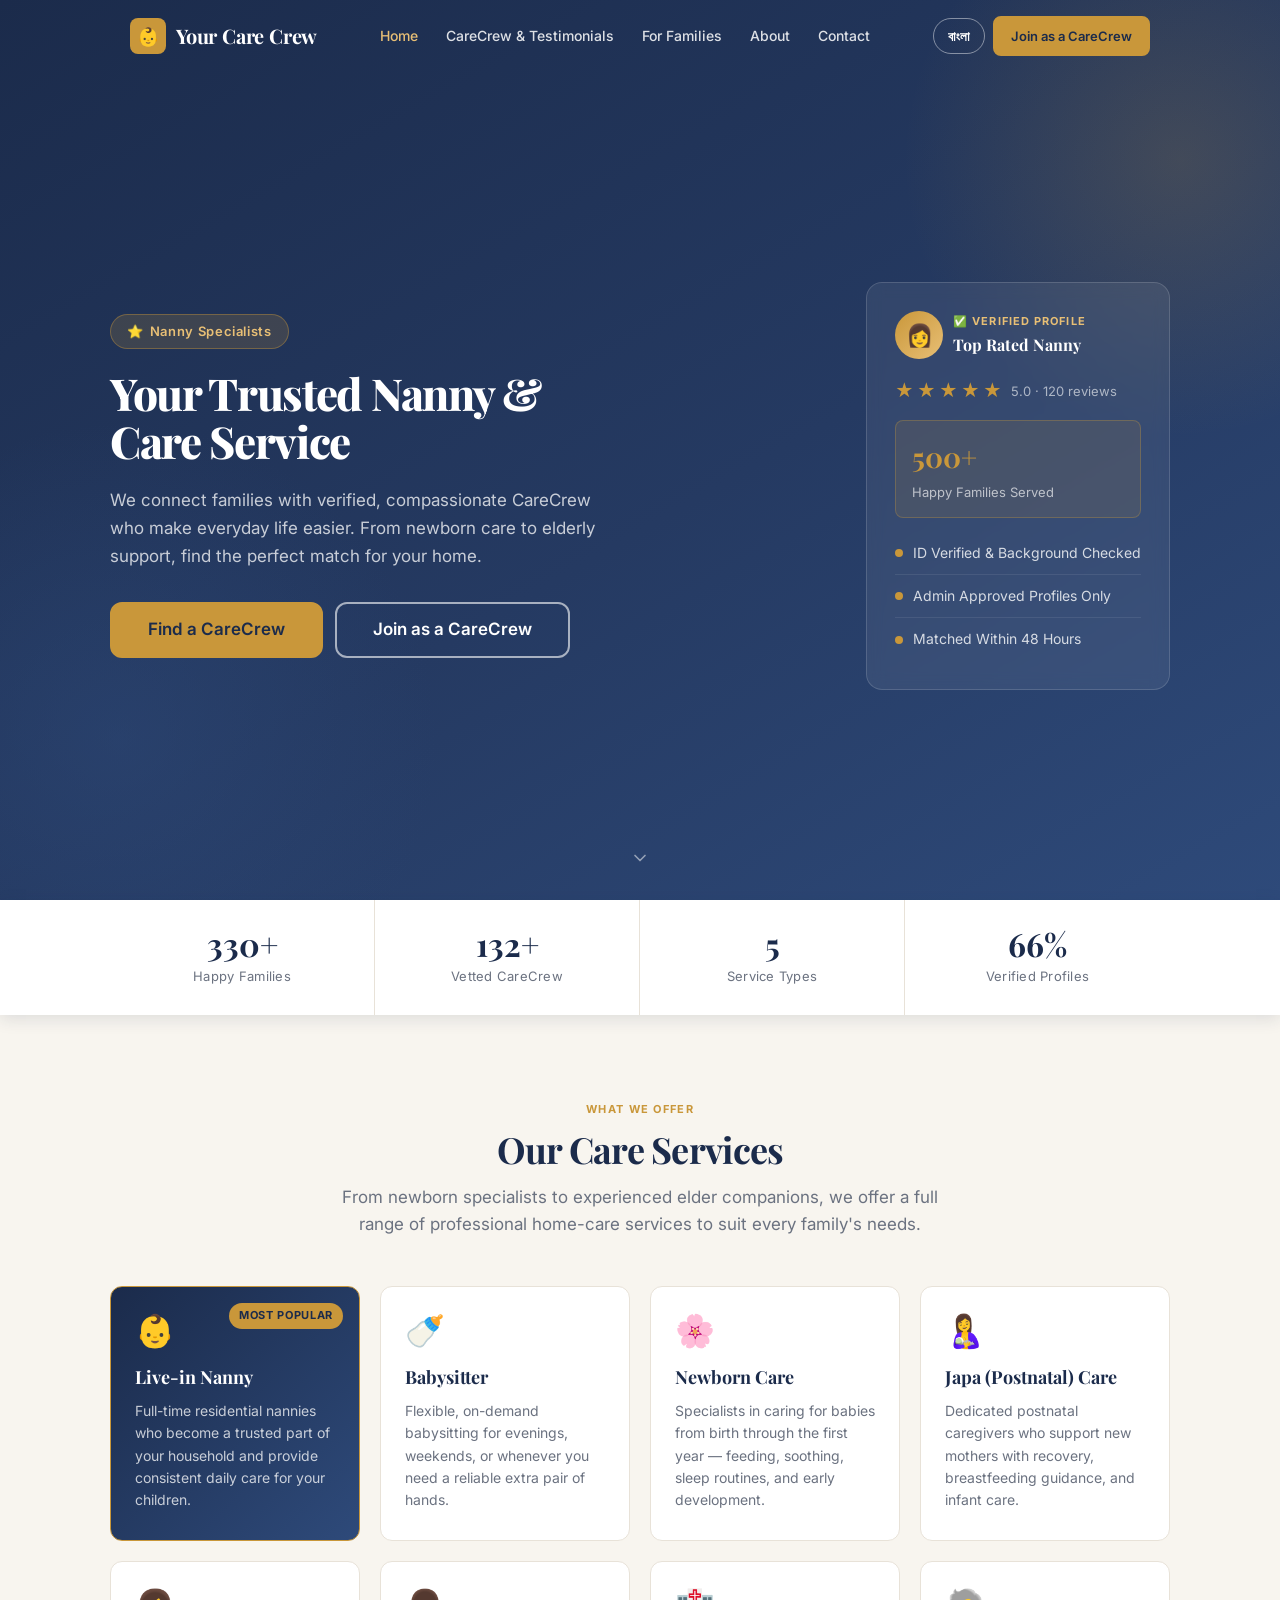
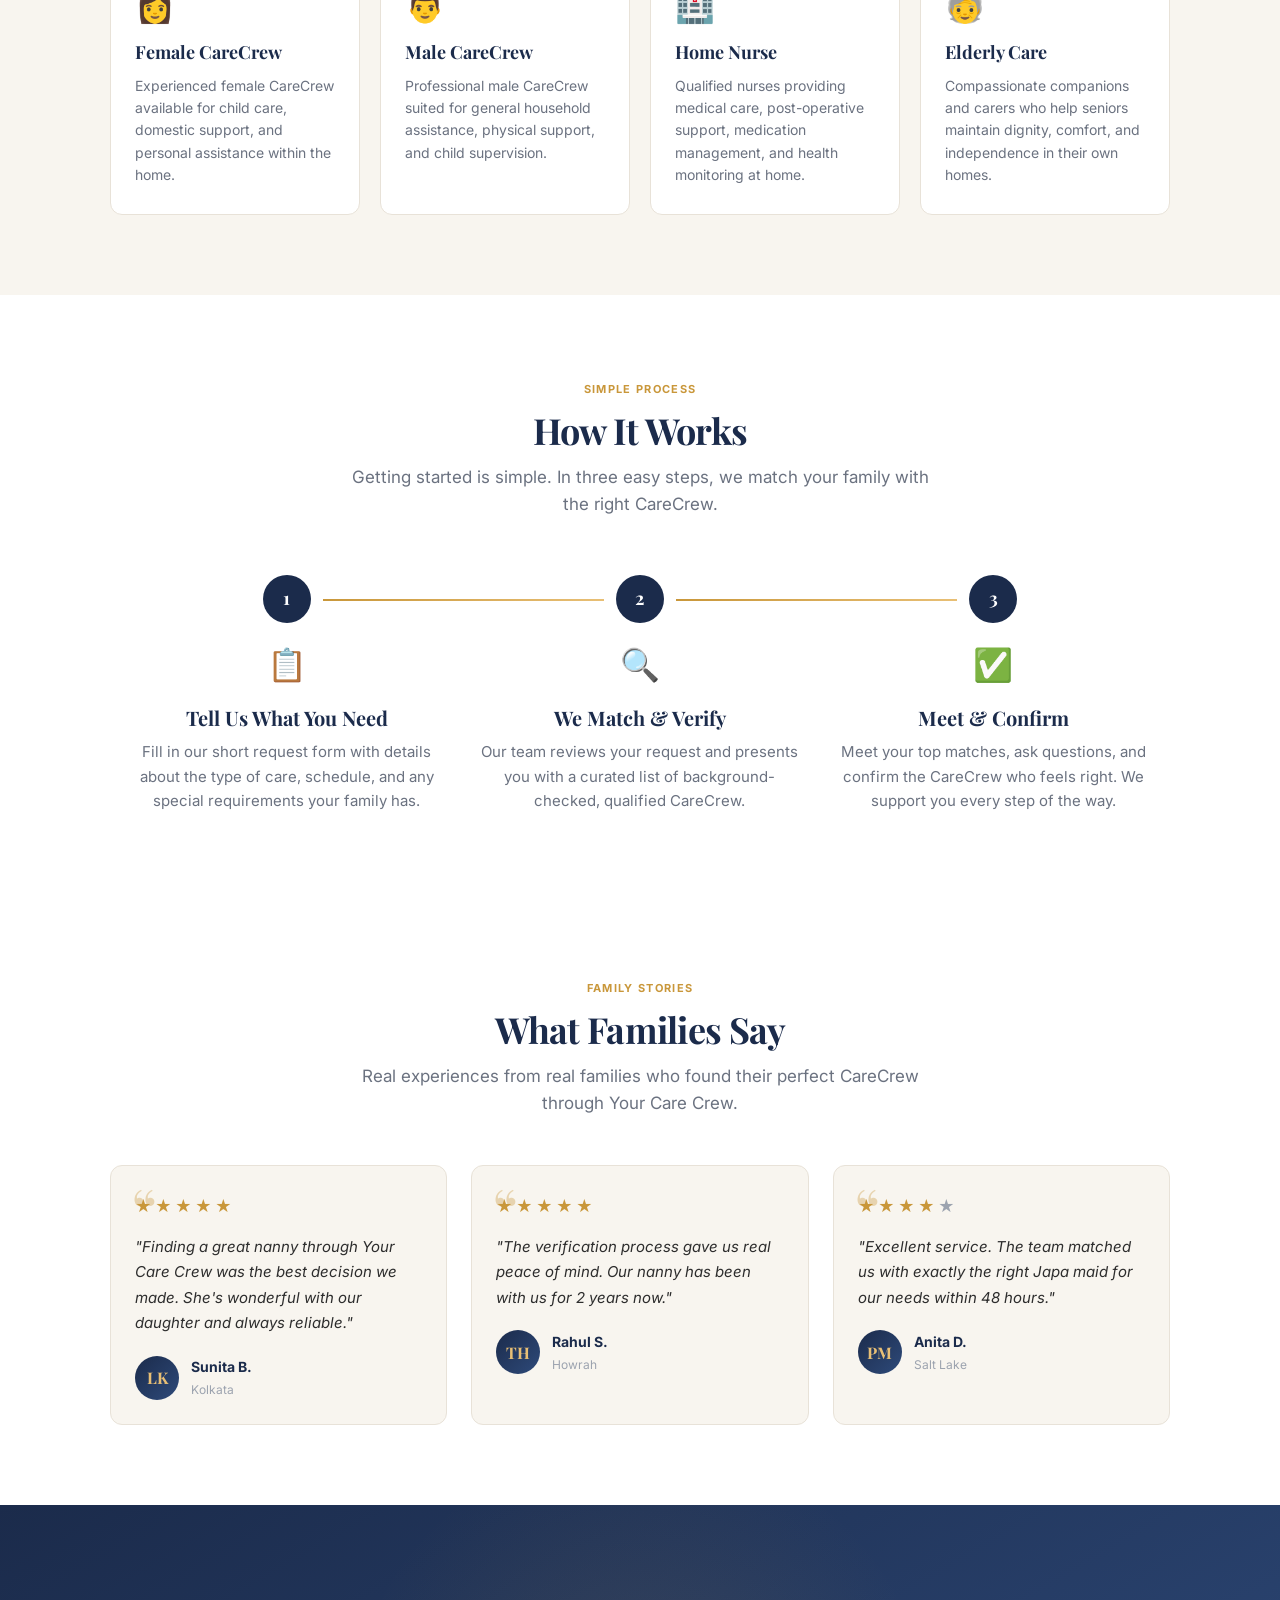
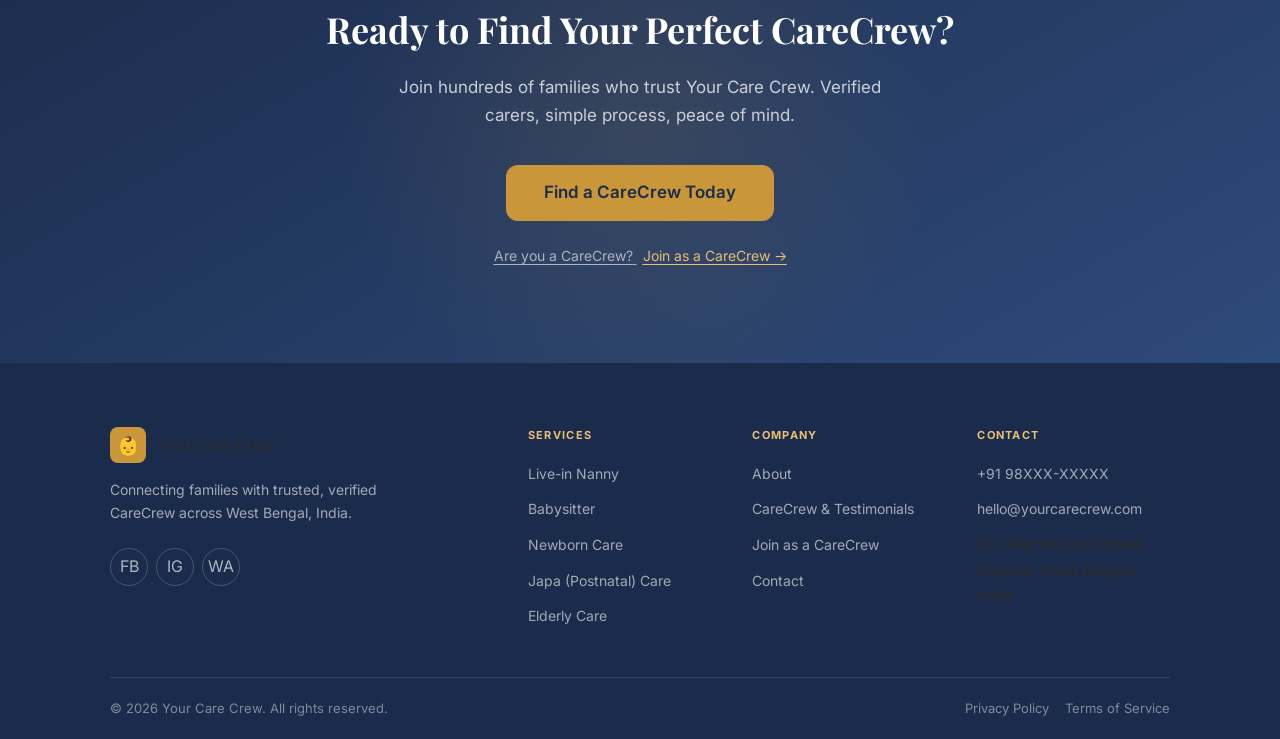
==== commit b9933911: "Rebrand: caregivers/professionals → CareCrew throughout EN & BN" ====
--- a/index.html
+++ b/index.html
@@ -79,7 +79,7 @@
           <button class="lang-toggle" id="lang-toggle" aria-label="Switch language">
             <span class="lang-toggle-text">বাংলা</span>
           </button>
-          <a href="join.html" class="btn btn-primary btn-sm" data-i18n="nav_join">Join as a Pro</a>
+          <a href="join.html" class="btn btn-primary btn-sm" data-i18n="nav_join">Join as a CareCrew</a>
           <button class="nav-hamburger" id="nav-hamburger" aria-label="Toggle navigation menu" aria-expanded="false">
             <span></span><span></span><span></span>
           </button>
@@ -94,7 +94,7 @@
     <a href="for-clients.html" data-i18n="nav_clients">For Clients</a>
     <a href="about.html" data-i18n="nav_about">About Us</a>
     <a href="contact.html" data-i18n="nav_contact">Contact</a>
-    <a href="join.html" class="btn btn-primary" data-i18n="nav_join">Join as a Pro</a>
+    <a href="join.html" class="btn btn-primary" data-i18n="nav_join">Join as a CareCrew</a>
     <div class="lang-section">
       <button class="lang-toggle" id="lang-toggle-mobile" aria-label="Switch language">
         <span class="lang-toggle-text">বাংলা</span> | English
@@ -115,8 +115,8 @@
         <h1 data-i18n="hero_heading">Your Trusted <span style="color: var(--gold);">Nanny &amp; Care</span> Service</h1>
         <p class="hero-sub" data-i18n="hero_sub">We connect families with verified, compassionate caregivers who make everyday life easier. From newborn care to elderly support, find the perfect match for your home.</p>
         <div class="hero-actions">
-          <a href="for-clients.html" class="btn btn-primary btn-lg" data-i18n="hero_cta_primary">Find a Nanny</a>
-          <a href="join.html" class="btn btn-outline btn-lg" data-i18n="hero_cta_secondary">Join as a Pro</a>
+          <a href="for-clients.html" class="btn btn-primary btn-lg" data-i18n="hero_cta_primary">Find a CareCrew</a>
+          <a href="join.html" class="btn btn-outline btn-lg" data-i18n="hero_cta_secondary">Join as a CareCrew</a>
         </div>
       </div>
 
@@ -380,7 +380,7 @@
       <h2 data-i18n="cta_title">Ready to Find Your Perfect Caregiver?</h2>
       <p data-i18n="cta_sub">Join hundreds of families who trust Your Care Crew. Verified carers, simple process, peace of mind.</p>
       <div class="cta-buttons">
-        <a href="for-clients.html" class="btn btn-primary btn-lg" data-i18n="cta_btn">Find a Nanny Today</a>
+        <a href="for-clients.html" class="btn btn-primary btn-lg" data-i18n="cta_btn">Find a CareCrew Today</a>
       </div>
       <div class="cta-secondary-link">
         <span data-i18n="cta_join">Are you a care professional?</span>
@@ -393,7 +393,7 @@
        STICKY CTA (mobile only)
   ============================================================ -->
   <div class="sticky-cta" aria-hidden="true">
-    <a href="for-clients.html" class="btn btn-primary" data-i18n="hero_cta_primary">Find a Nanny</a>
+    <a href="for-clients.html" class="btn btn-primary" data-i18n="hero_cta_primary">Find a CareCrew</a>
   </div>
 
   <!-- ============================================================
@@ -429,7 +429,7 @@
           <ul>
             <li><a href="about.html" data-i18n="nav_about">About Us</a></li>
             <li><a href="portfolio.html" data-i18n="nav_portfolio">Portfolio</a></li>
-            <li><a href="join.html" data-i18n="nav_join">Join as a Pro</a></li>
+            <li><a href="join.html" data-i18n="nav_join">Join as a CareCrew</a></li>
             <li><a href="contact.html" data-i18n="nav_contact">Contact</a></li>
           </ul>
         </div>
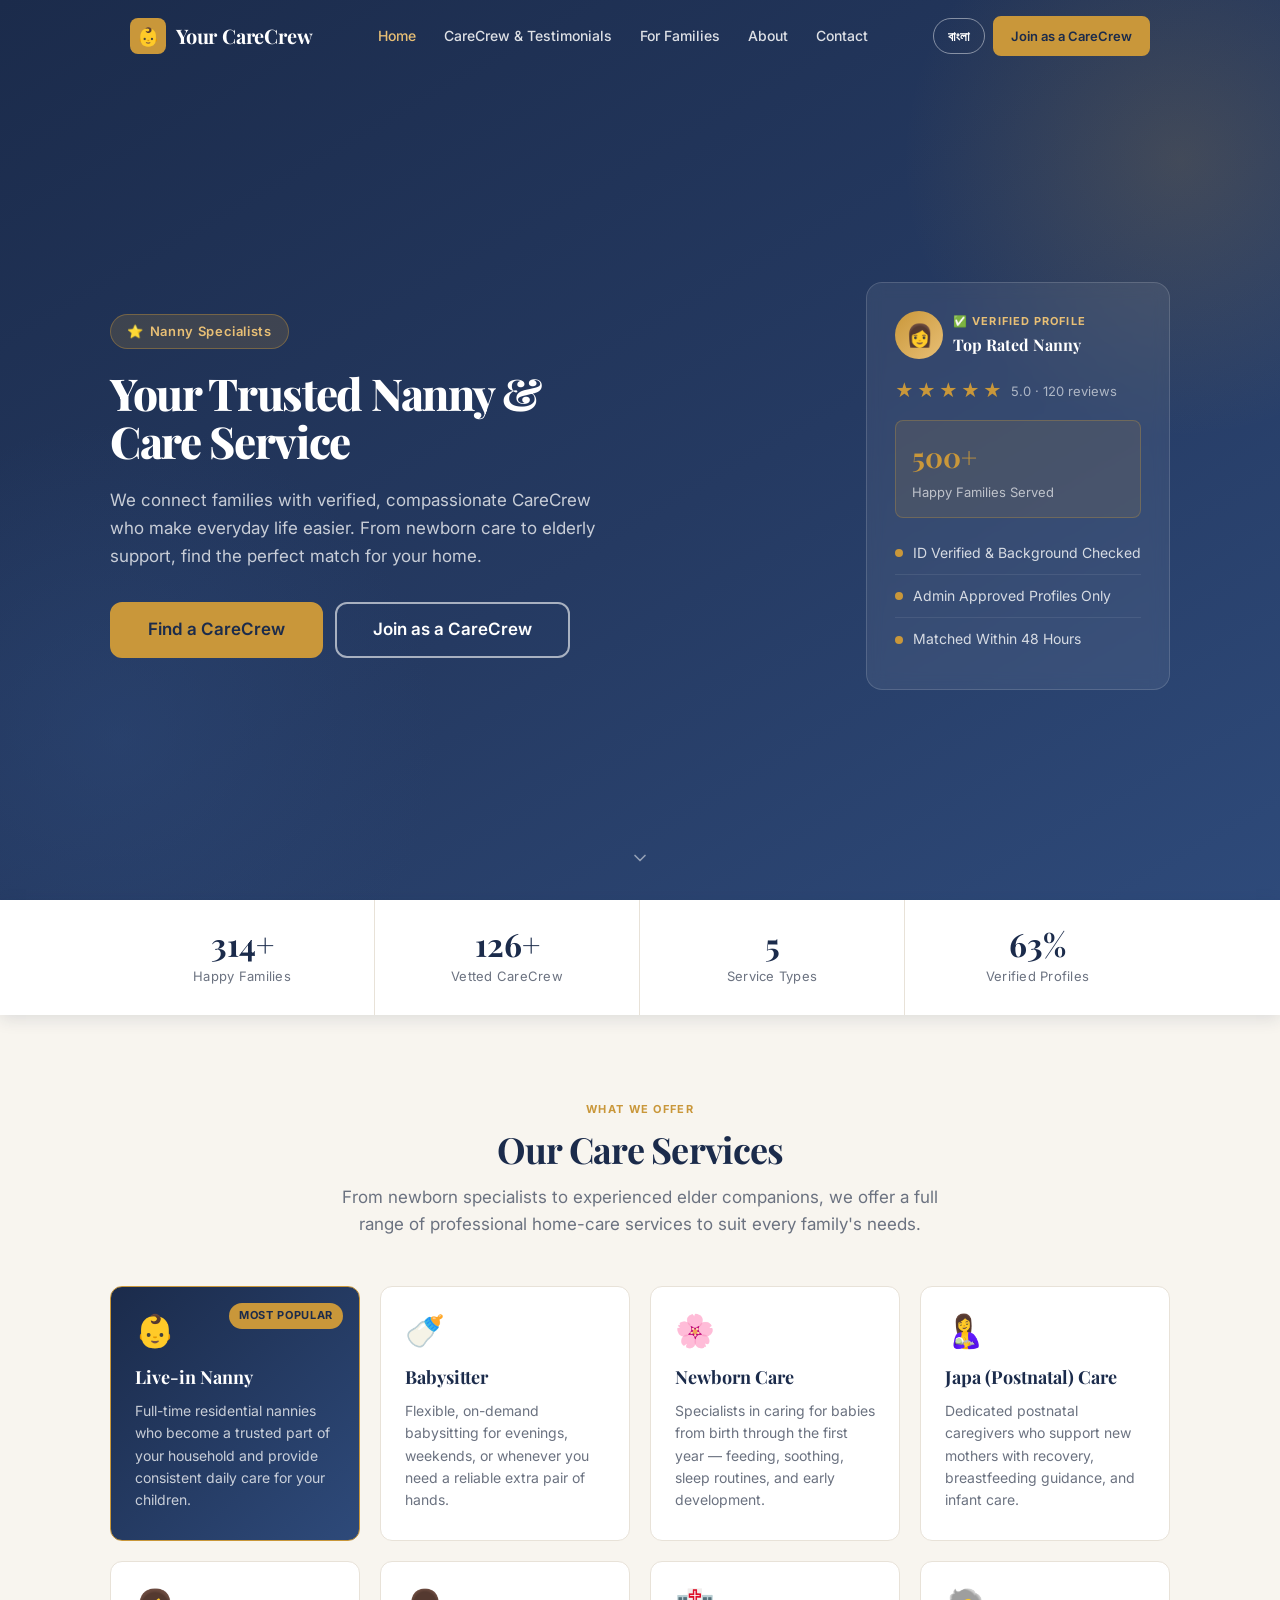
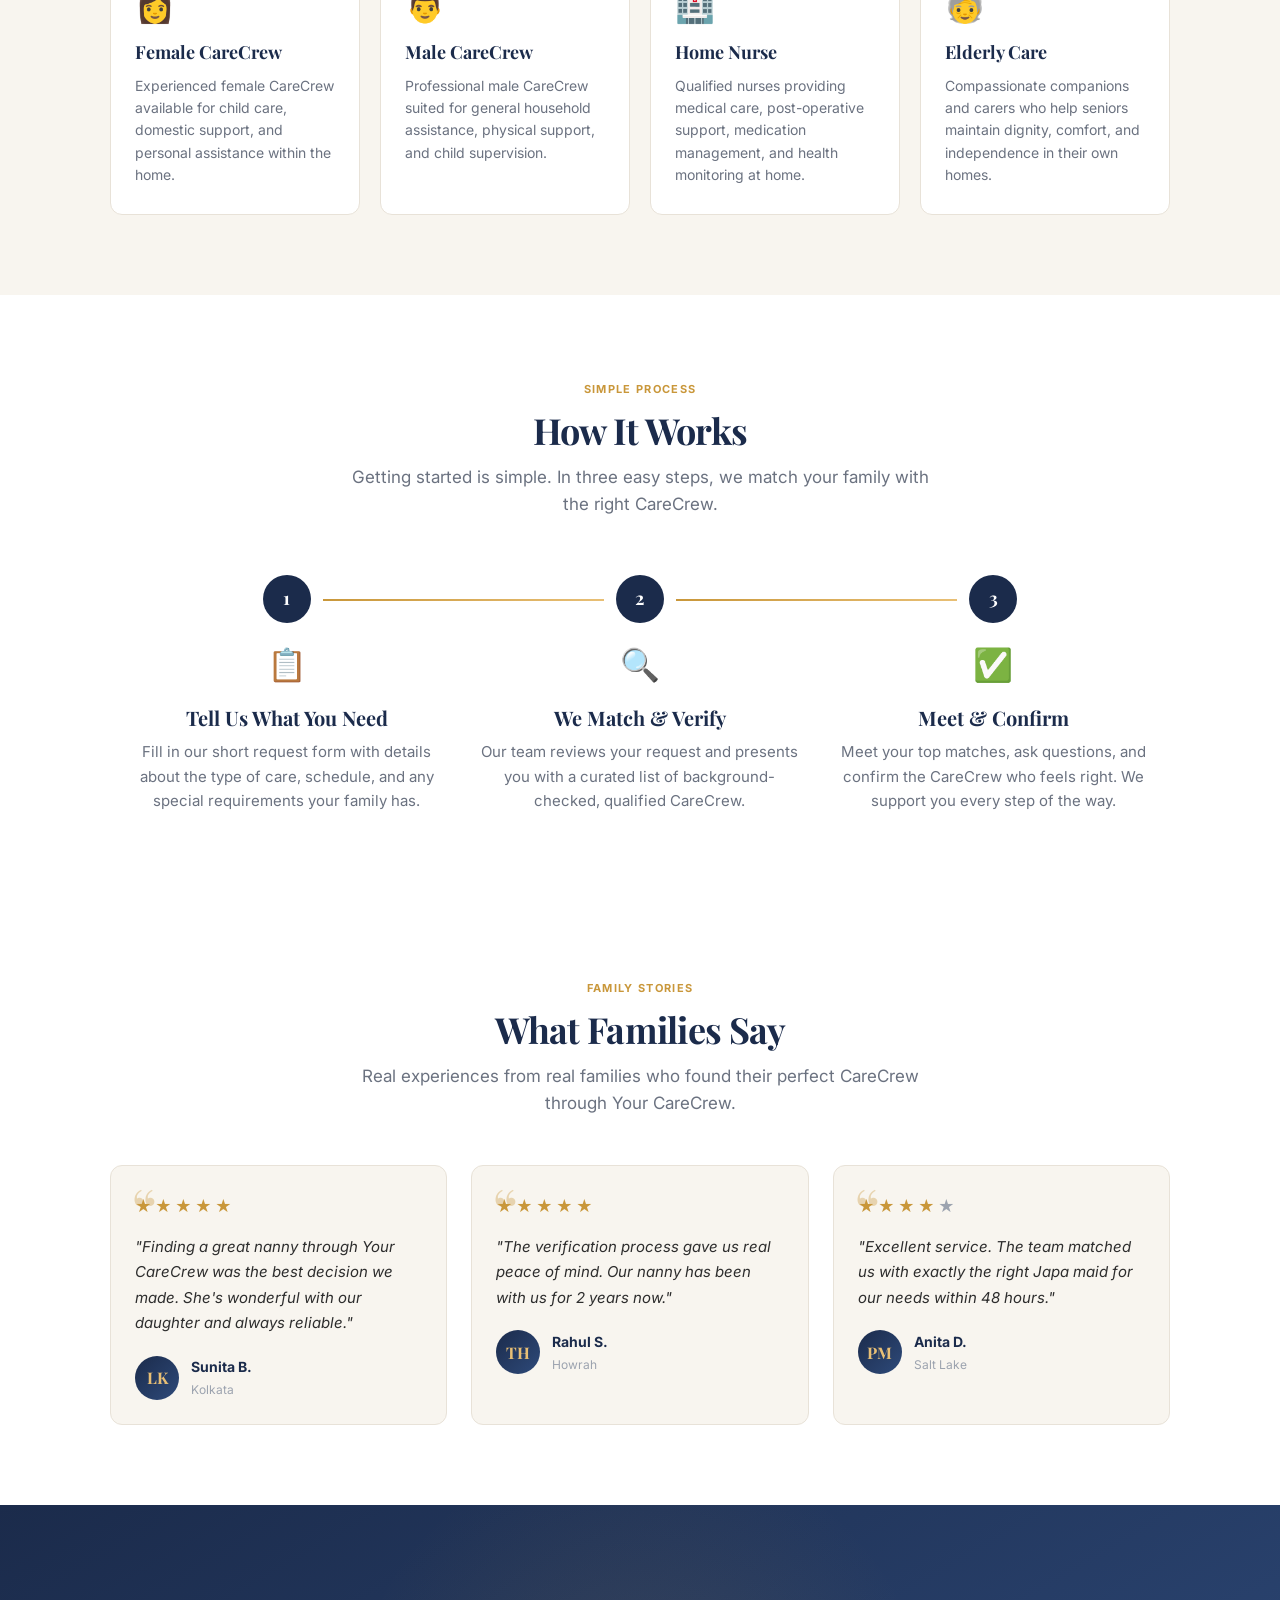
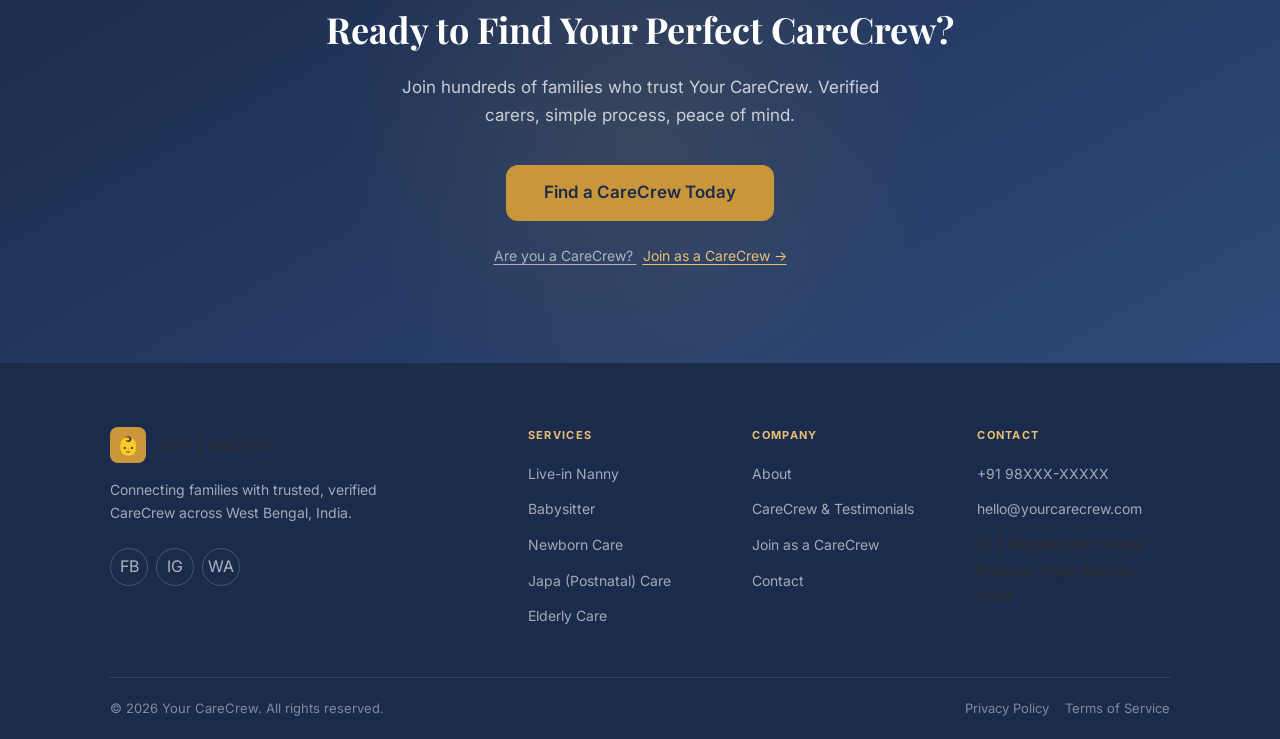
==== commit 9596c1a2: "Brand: 'Your Care Crew' → 'Your CareCrew' (remove space)" ====
--- a/index.html
+++ b/index.html
@@ -3,19 +3,19 @@
 <head>
   <meta charset="UTF-8">
   <meta name="viewport" content="width=device-width, initial-scale=1.0">
-  <title>Your Care Crew — Professional Nanny Placement &amp; Care Services</title>
-  <meta name="description" content="Find trusted, verified nannies and care professionals for your family. Your Care Crew specializes in professional nanny placement, baby care, elder care and more.">
+  <title>Your CareCrew — Professional Nanny Placement &amp; Care Services</title>
+  <meta name="description" content="Find trusted, verified nannies and care professionals for your family. Your CareCrew specializes in professional nanny placement, baby care, elder care and more.">
 
   <!-- Open Graph -->
-  <meta property="og:title" content="Your Care Crew — Professional Nanny Placement &amp; Care Services">
-  <meta property="og:description" content="Find trusted, verified nannies and care professionals for your family. Your Care Crew specializes in professional nanny placement, baby care, elder care and more.">
+  <meta property="og:title" content="Your CareCrew — Professional Nanny Placement &amp; Care Services">
+  <meta property="og:description" content="Find trusted, verified nannies and care professionals for your family. Your CareCrew specializes in professional nanny placement, baby care, elder care and more.">
   <meta property="og:type" content="website">
   <meta property="og:url" content="https://www.yourcarecrew.com/">
   <meta property="og:image" content="https://www.yourcarecrew.com/images/og-home.jpg">
 
   <!-- Twitter Card -->
   <meta name="twitter:card" content="summary_large_image">
-  <meta name="twitter:title" content="Your Care Crew — Professional Nanny Placement &amp; Care Services">
+  <meta name="twitter:title" content="Your CareCrew — Professional Nanny Placement &amp; Care Services">
   <meta name="twitter:description" content="Find trusted, verified nannies and care professionals for your family.">
   <meta name="twitter:image" content="https://www.yourcarecrew.com/images/og-home.jpg">
 
@@ -26,7 +26,7 @@
   {
     "@context": "https://schema.org",
     "@type": "LocalBusiness",
-    "name": "Your Care Crew",
+    "name": "Your CareCrew",
     "description": "Professional nanny placement and home care services connecting families with verified caregivers.",
     "url": "https://www.yourcarecrew.com",
     "telephone": "+919XXXXXXXXX",
@@ -66,7 +66,7 @@
       <nav class="nav-container">
         <a href="index.html" class="nav-logo">
           <div class="nav-logo-icon">👶</div>
-          <span class="nav-logo-text" data-i18n="brand_name">Your Care Crew</span>
+          <span class="nav-logo-text" data-i18n="brand_name">Your CareCrew</span>
         </a>
         <ul class="nav-links" id="nav-links">
           <li><a href="index.html" data-i18n="nav_home">Home</a></li>
@@ -309,7 +309,7 @@
       <div class="text-center" style="max-width:600px;margin-inline:auto;">
         <div class="section-label" data-i18n="label_family_stories">Family Stories</div>
         <h2 class="section-title" data-i18n="testimonials_title">What Families Say</h2>
-        <p class="section-sub" data-i18n="testimonials_sub">Real experiences from real families who found their perfect caregiver through Your Care Crew.</p>
+        <p class="section-sub" data-i18n="testimonials_sub">Real experiences from real families who found their perfect caregiver through Your CareCrew.</p>
       </div>
 
       <div class="testimonials-grid">
@@ -322,7 +322,7 @@
             <span class="star" aria-hidden="true">★</span>
             <span class="star" aria-hidden="true">★</span>
           </div>
-          <p class="testimonial-text" data-i18n="test_home1">"Finding a great nanny through Your Care Crew was the best decision we made. She's wonderful with our daughter and always reliable."</p>
+          <p class="testimonial-text" data-i18n="test_home1">"Finding a great nanny through Your CareCrew was the best decision we made. She's wonderful with our daughter and always reliable."</p>
           <div class="testimonial-author">
             <div class="author-avatar" aria-hidden="true">LK</div>
             <div>
@@ -378,7 +378,7 @@
   <section class="cta-section">
     <div class="container">
       <h2 data-i18n="cta_title">Ready to Find Your Perfect Caregiver?</h2>
-      <p data-i18n="cta_sub">Join hundreds of families who trust Your Care Crew. Verified carers, simple process, peace of mind.</p>
+      <p data-i18n="cta_sub">Join hundreds of families who trust Your CareCrew. Verified carers, simple process, peace of mind.</p>
       <div class="cta-buttons">
         <a href="for-clients.html" class="btn btn-primary btn-lg" data-i18n="cta_btn">Find a CareCrew Today</a>
       </div>
@@ -405,7 +405,7 @@
         <div class="footer-brand">
           <a href="index.html" class="footer-logo">
             <div class="footer-logo-icon">👶</div>
-            <span data-i18n="brand_name">Your Care Crew</span>
+            <span data-i18n="brand_name">Your CareCrew</span>
           </a>
           <p class="footer-tagline" data-i18n="footer_tagline">Your trusted nanny &amp; care service, connecting families with verified professionals.</p>
           <div class="footer-social">
@@ -443,7 +443,7 @@
         </div>
       </div>
       <div class="footer-bottom">
-        <p class="footer-copyright" data-i18n="footer_copyright">© 2026 Your Care Crew. All rights reserved.</p>
+        <p class="footer-copyright" data-i18n="footer_copyright">© 2026 Your CareCrew. All rights reserved.</p>
         <div class="footer-legal">
           <a href="#" data-i18n="footer_privacy">Privacy Policy</a>
           <a href="#" data-i18n="footer_terms">Terms of Service</a>
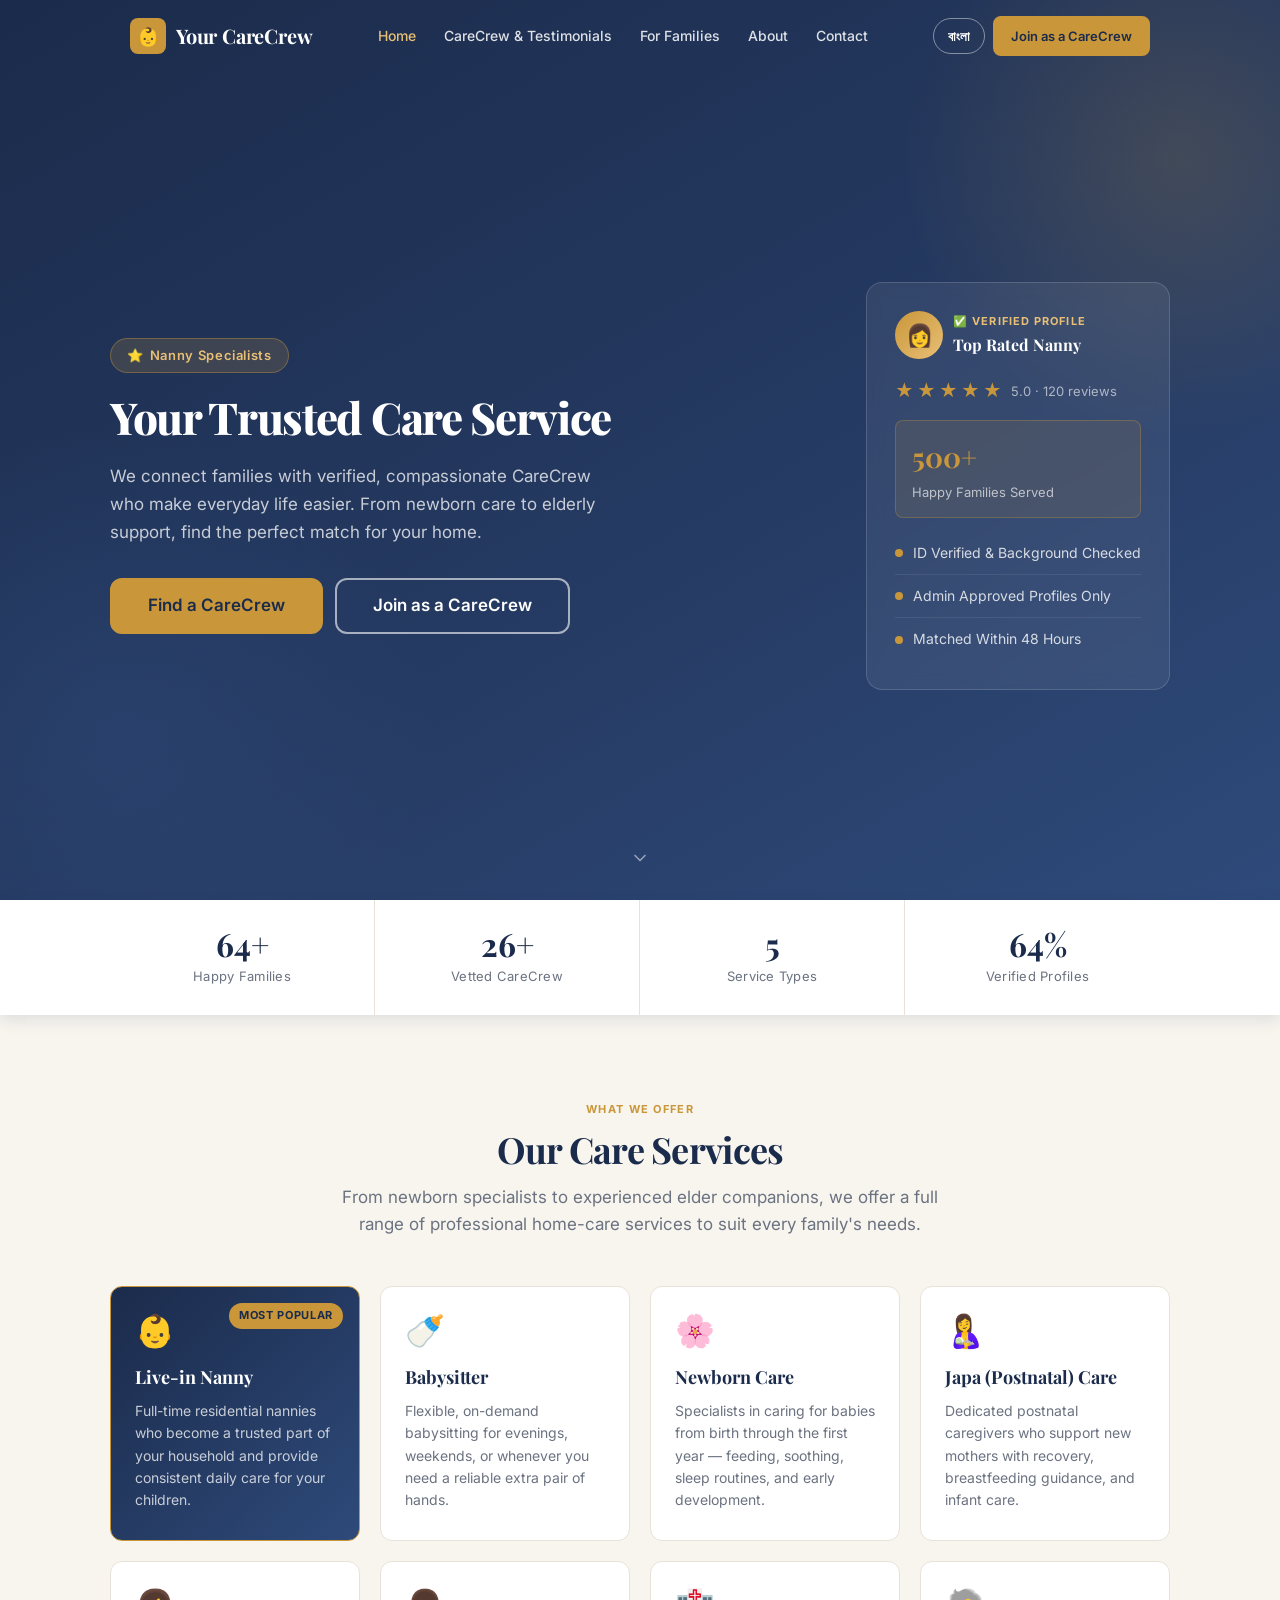
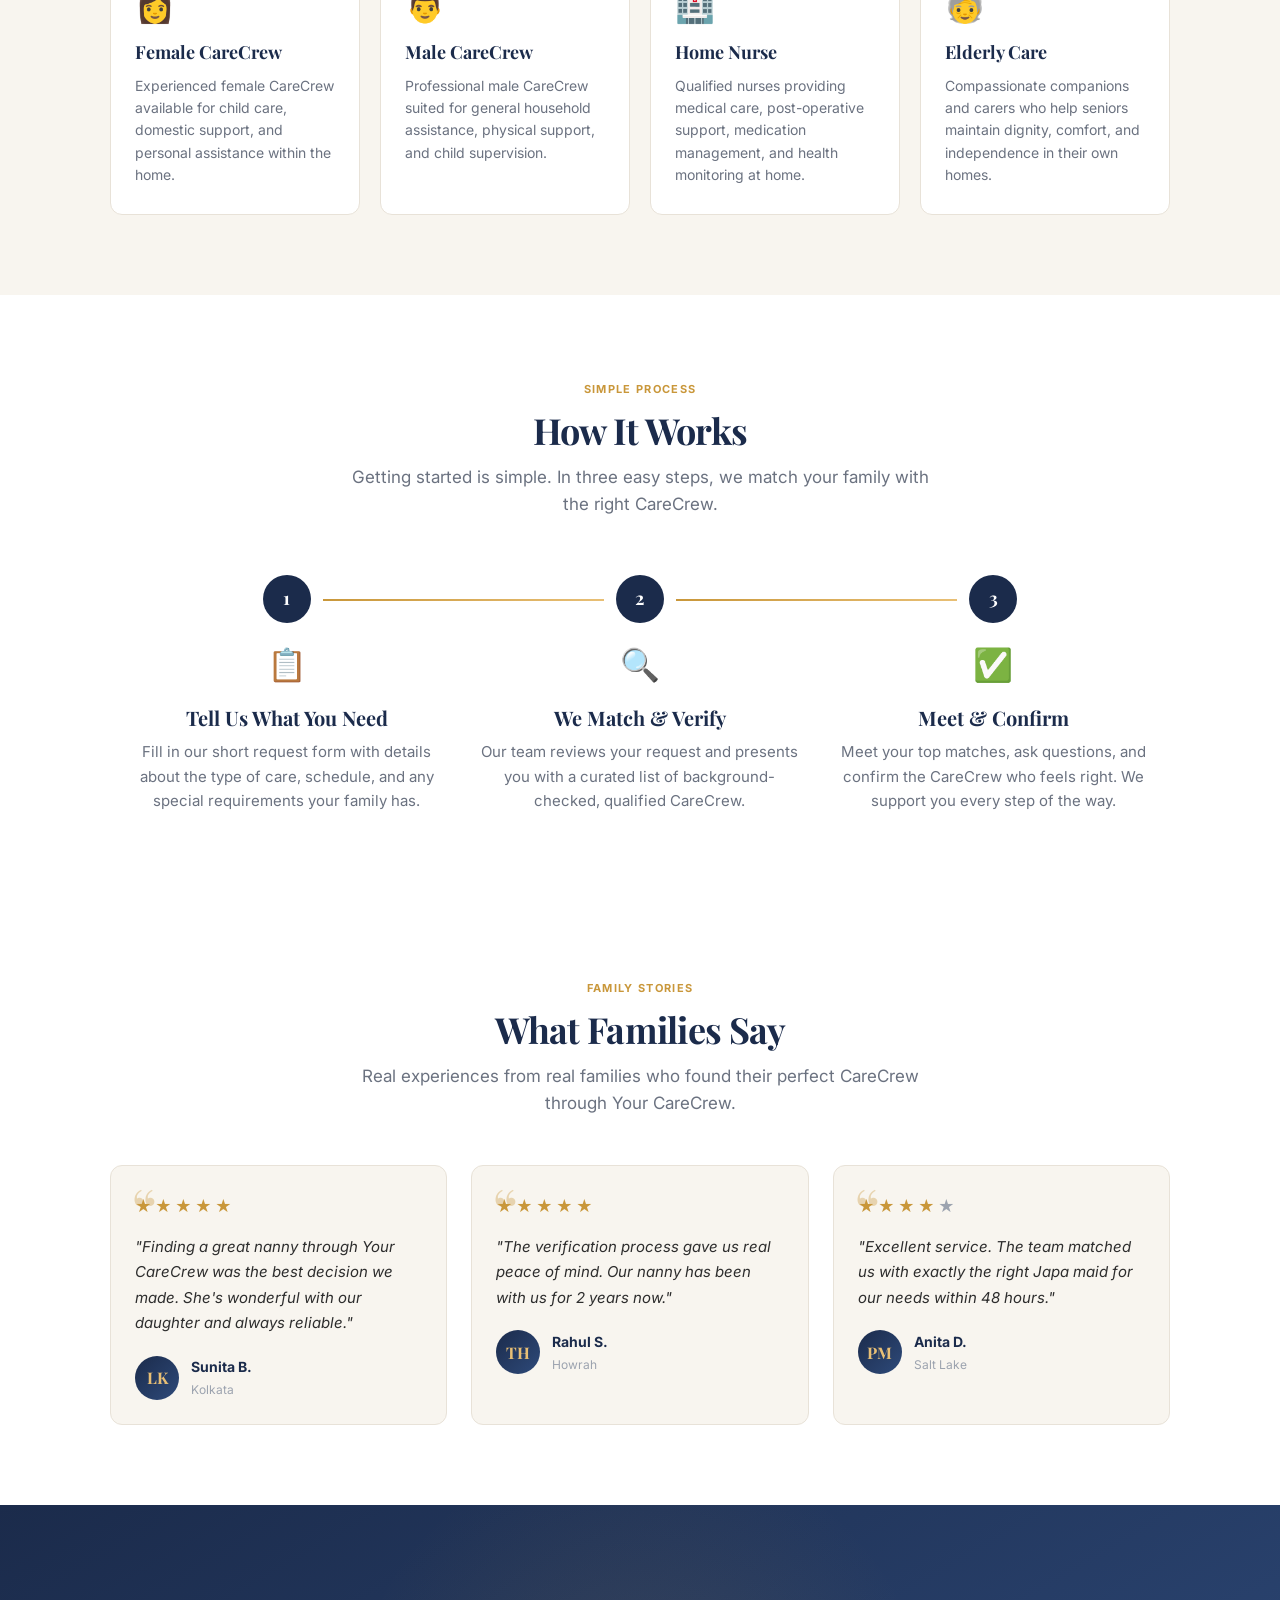
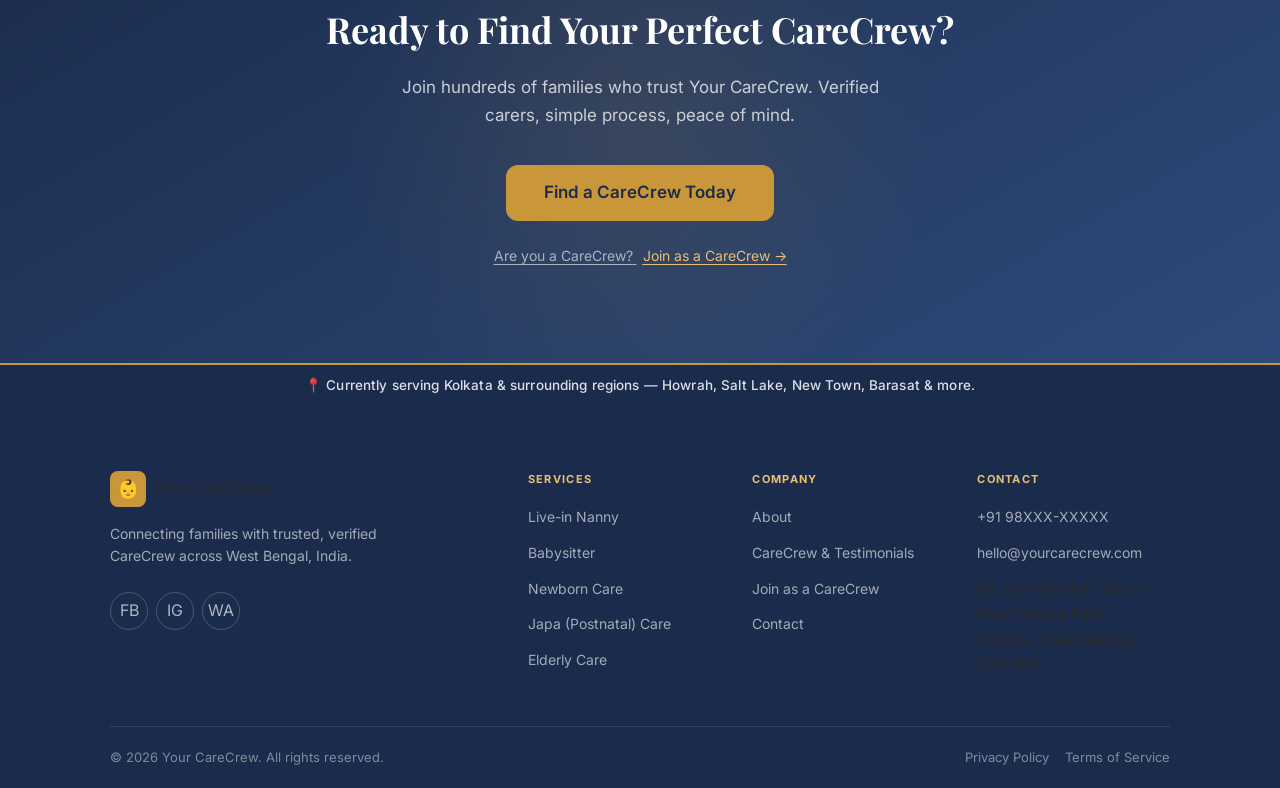
==== commit ce3b4c7c: "5 updates: hero heading, stats (100+ families/40+ CareCrew/2025), service banner, address, remove un" ====
--- a/index.html
+++ b/index.html
@@ -32,7 +32,7 @@
     "telephone": "+919XXXXXXXXX",
     "address": {
       "@type": "PostalAddress",
-      "streetAddress": "123 Placeholder Street",
+      "streetAddress": "66 Sisir Bhaduri Sarani, Near Hedua Park",
       "addressLocality": "Kolkata",
       "addressRegion": "West Bengal",
       "addressCountry": "IN"
@@ -164,11 +164,11 @@
     <div class="container">
       <div class="stats-grid">
         <div class="stat-item">
-          <div class="stat-number" data-count="500" data-suffix="+">500+</div>
+          <div class="stat-number" data-count="100" data-suffix="+">100+</div>
           <div class="stat-label" data-i18n="stat_families">Families Served</div>
         </div>
         <div class="stat-item">
-          <div class="stat-number" data-count="200" data-suffix="+">200+</div>
+          <div class="stat-number" data-count="40" data-suffix="+">40+</div>
           <div class="stat-label" data-i18n="stat_nannies">Verified Nannies</div>
         </div>
         <div class="stat-item">
@@ -399,7 +399,11 @@
   <!-- ============================================================
        FOOTER
   ============================================================ -->
-  <footer class="site-footer">
+  <!-- ═══ SERVICE AREA BANNER ═══ -->
+<div class="service-banner" role="note">
+  <span data-i18n="banner_service_area">📍 Currently serving Kolkata &amp; surrounding regions — Howrah, Salt Lake, New Town, Barasat &amp; more.</span>
+</div>
+<footer class="site-footer">
     <div class="container">
       <div class="footer-grid">
         <div class="footer-brand">
@@ -438,7 +442,7 @@
           <ul>
             <li><a href="tel:+919XXXXXXXXX" data-i18n="contact_phone">+91 98XXX-XXXXX</a></li>
             <li><a href="mailto:hello@yourcarecrew.com" data-i18n="contact_email">hello@yourcarecrew.com</a></li>
-            <li><span data-i18n="contact_address">123 Placeholder Street, Kolkata, West Bengal</span></li>
+            <li><span data-i18n="contact_address">66 Sisir Bhaduri Sarani, Near Hedua Park, Kolkata, West Bengal, 700 006</span></li>
           </ul>
         </div>
       </div>
--- a/css/style.css
+++ b/css/style.css
@@ -1,5 +1,5 @@
 /* ============================================================
-   Your Care Crew — Mobile-First Stylesheet
+   Your CareCrew — Mobile-First Stylesheet
    ============================================================ */
 
 /* ============================================================
@@ -2096,3 +2096,19 @@
     display: none !important;
   }
 }
+
+/* ── Service Area Banner ─────────────────────────────────── */
+.service-banner {
+  background: var(--navy);
+  color: rgba(255,255,255,0.85);
+  text-align: center;
+  padding: 10px 16px;
+  font-size: 13.5px;
+  font-weight: 500;
+  letter-spacing: 0.01em;
+  border-top: 2px solid var(--gold);
+}
+.service-banner span {
+  display: inline-block;
+  max-width: 700px;
+}
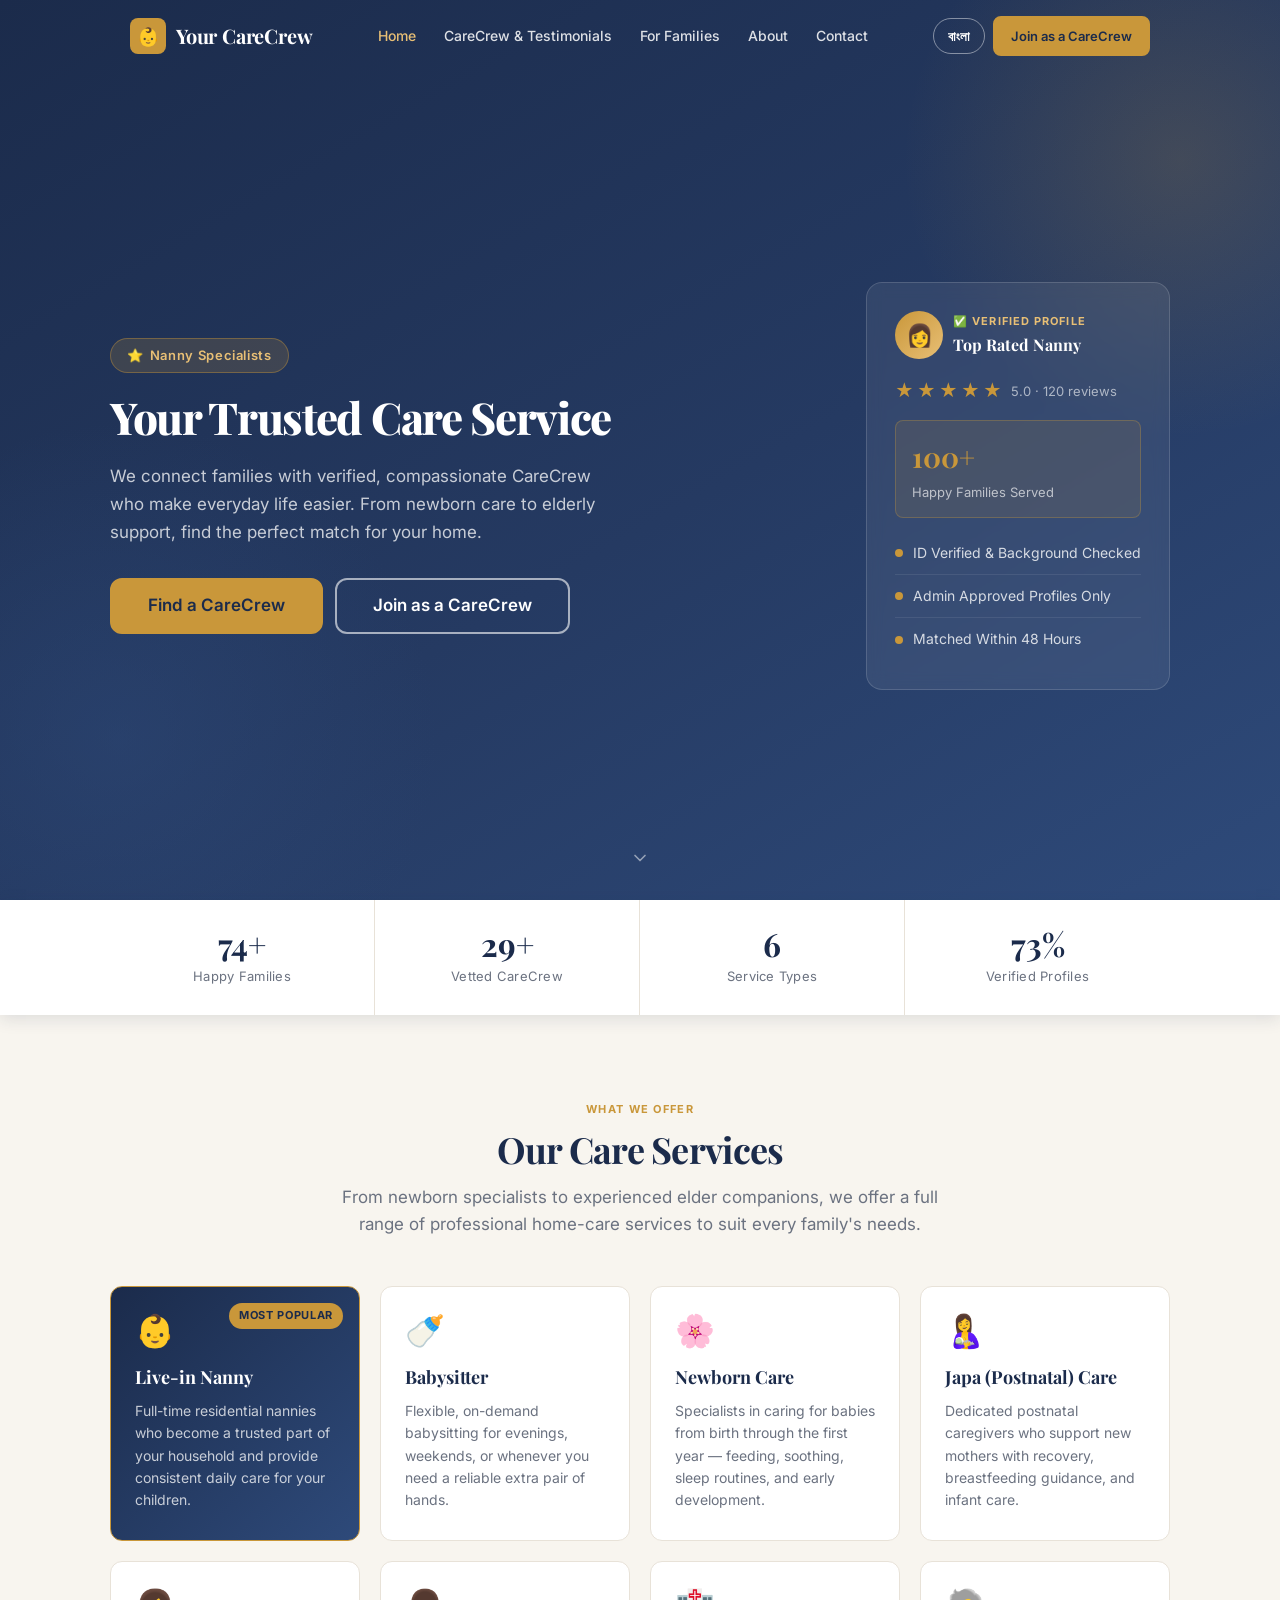
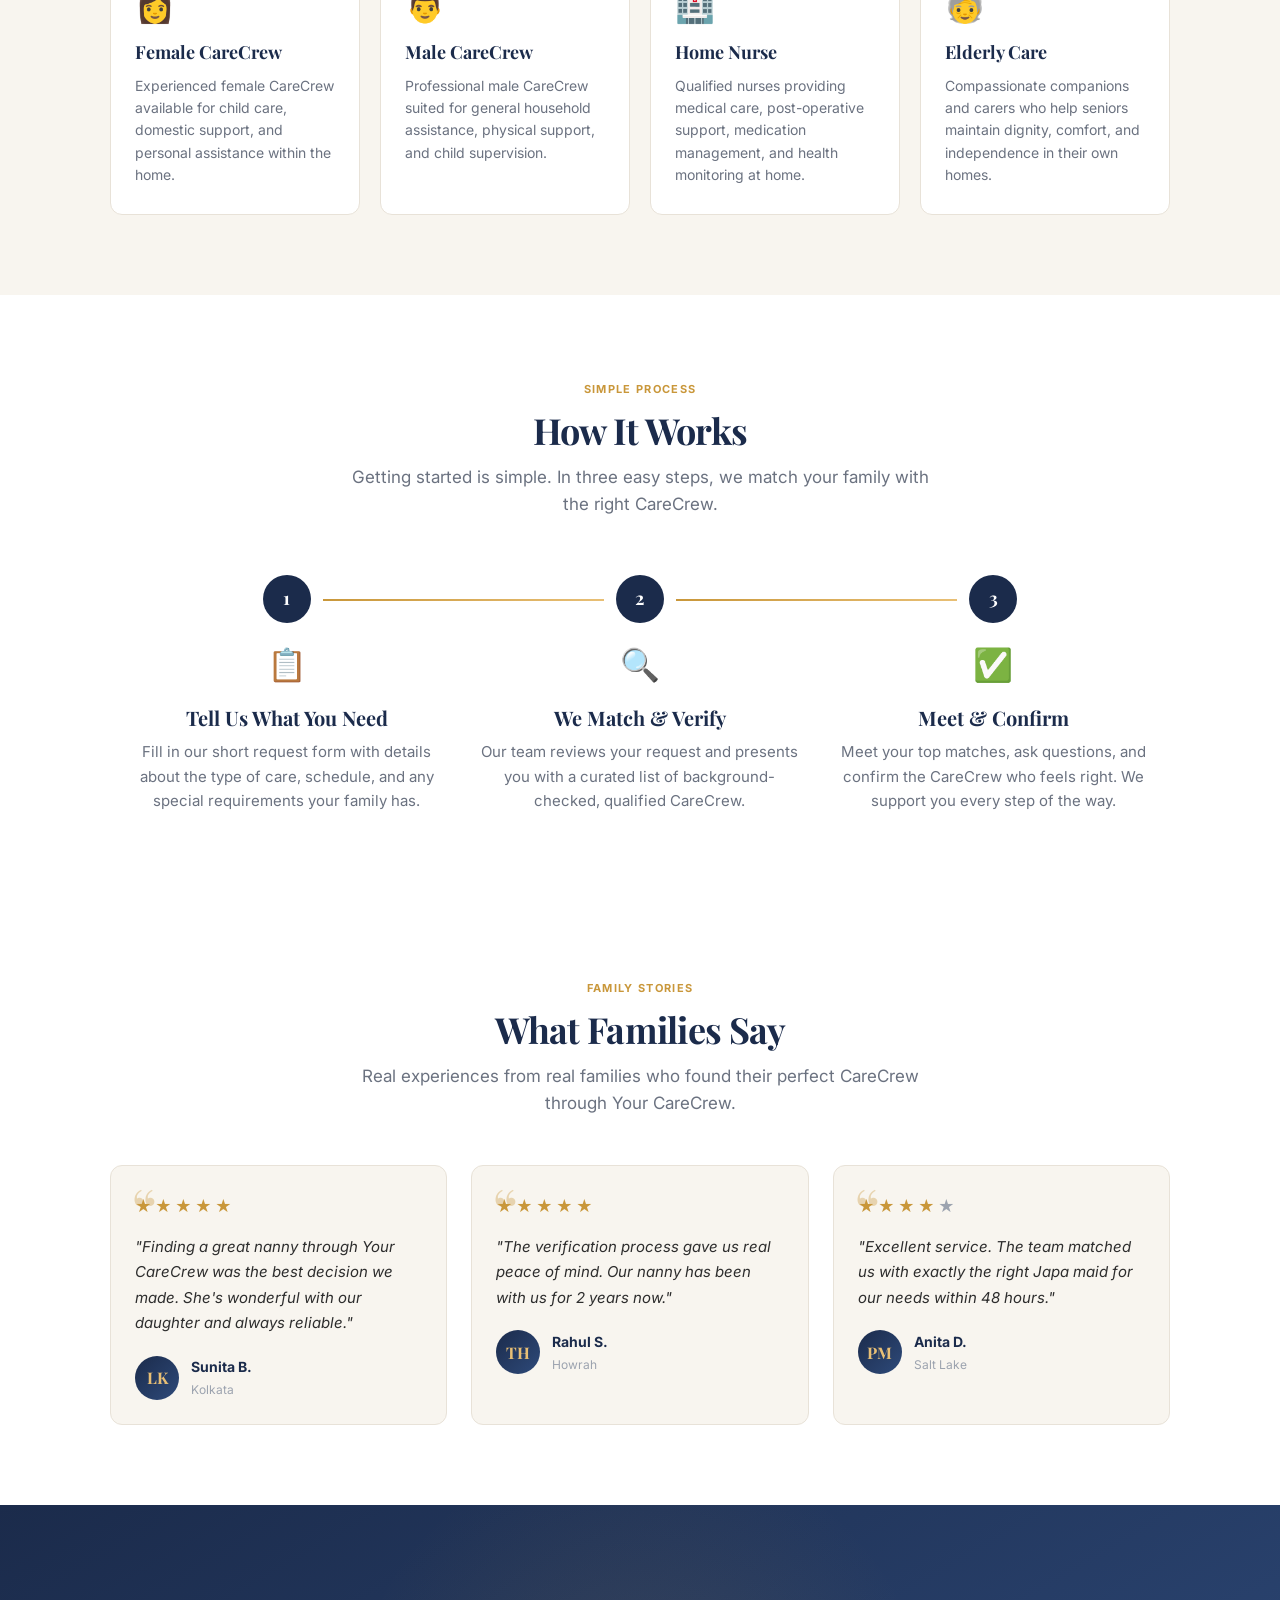
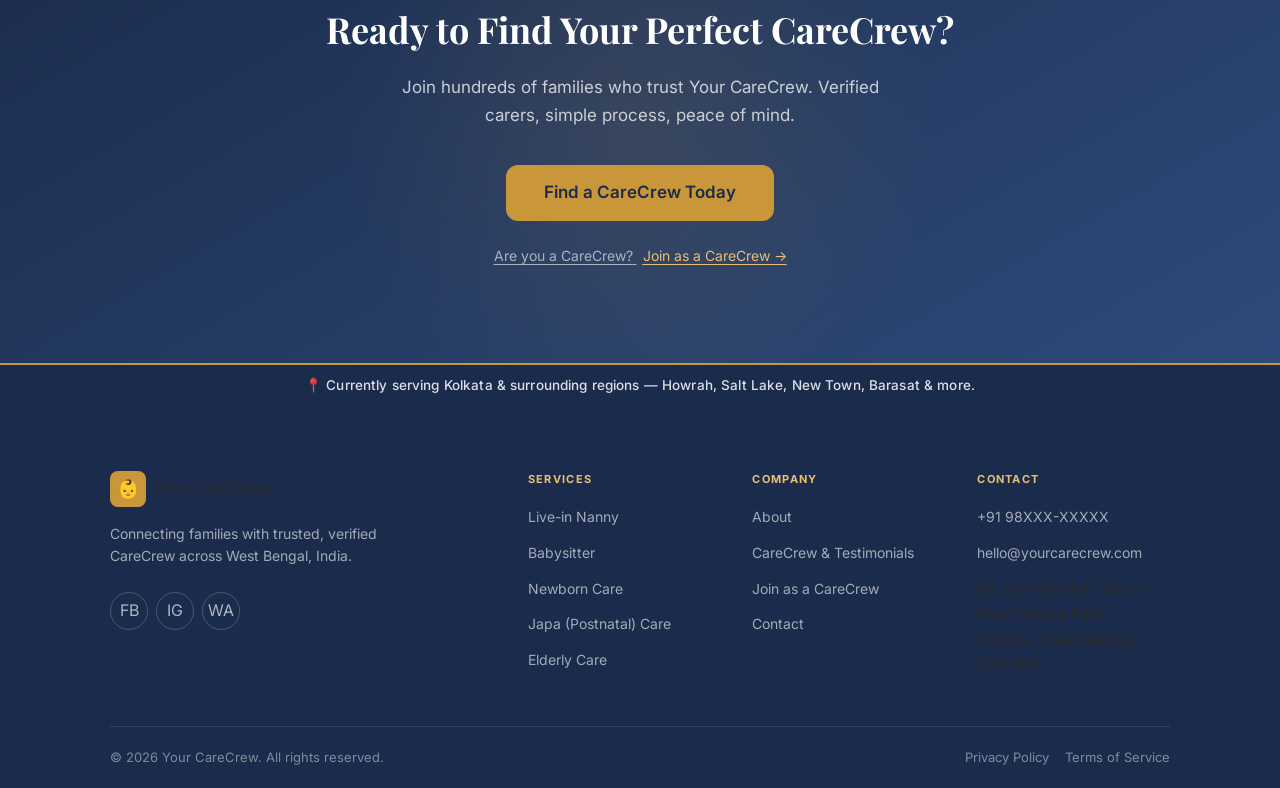
==== commit c8d1b784: "Fix: hero card family count 500+ → 100+" ====
--- a/index.html
+++ b/index.html
@@ -138,7 +138,7 @@
             <span style="font-size:13px;color:rgba(255,255,255,0.6);margin-left:6px;align-self:center;">5.0 · 120 reviews</span>
           </div>
           <div style="background:rgba(201,151,58,0.12);border:1px solid rgba(201,151,58,0.3);border-radius:8px;padding:14px 16px;margin-bottom:14px;">
-            <div style="font-size:28px;font-family:var(--font-display);font-weight:700;color:var(--gold);">500+</div>
+            <div style="font-size:28px;font-family:var(--font-display);font-weight:700;color:var(--gold);">100+</div>
             <div style="font-size:13px;color:rgba(255,255,255,0.65);margin-top:2px;" data-i18n="hero_families_served">Happy Families Served</div>
           </div>
           <ul class="hero-card-list">
